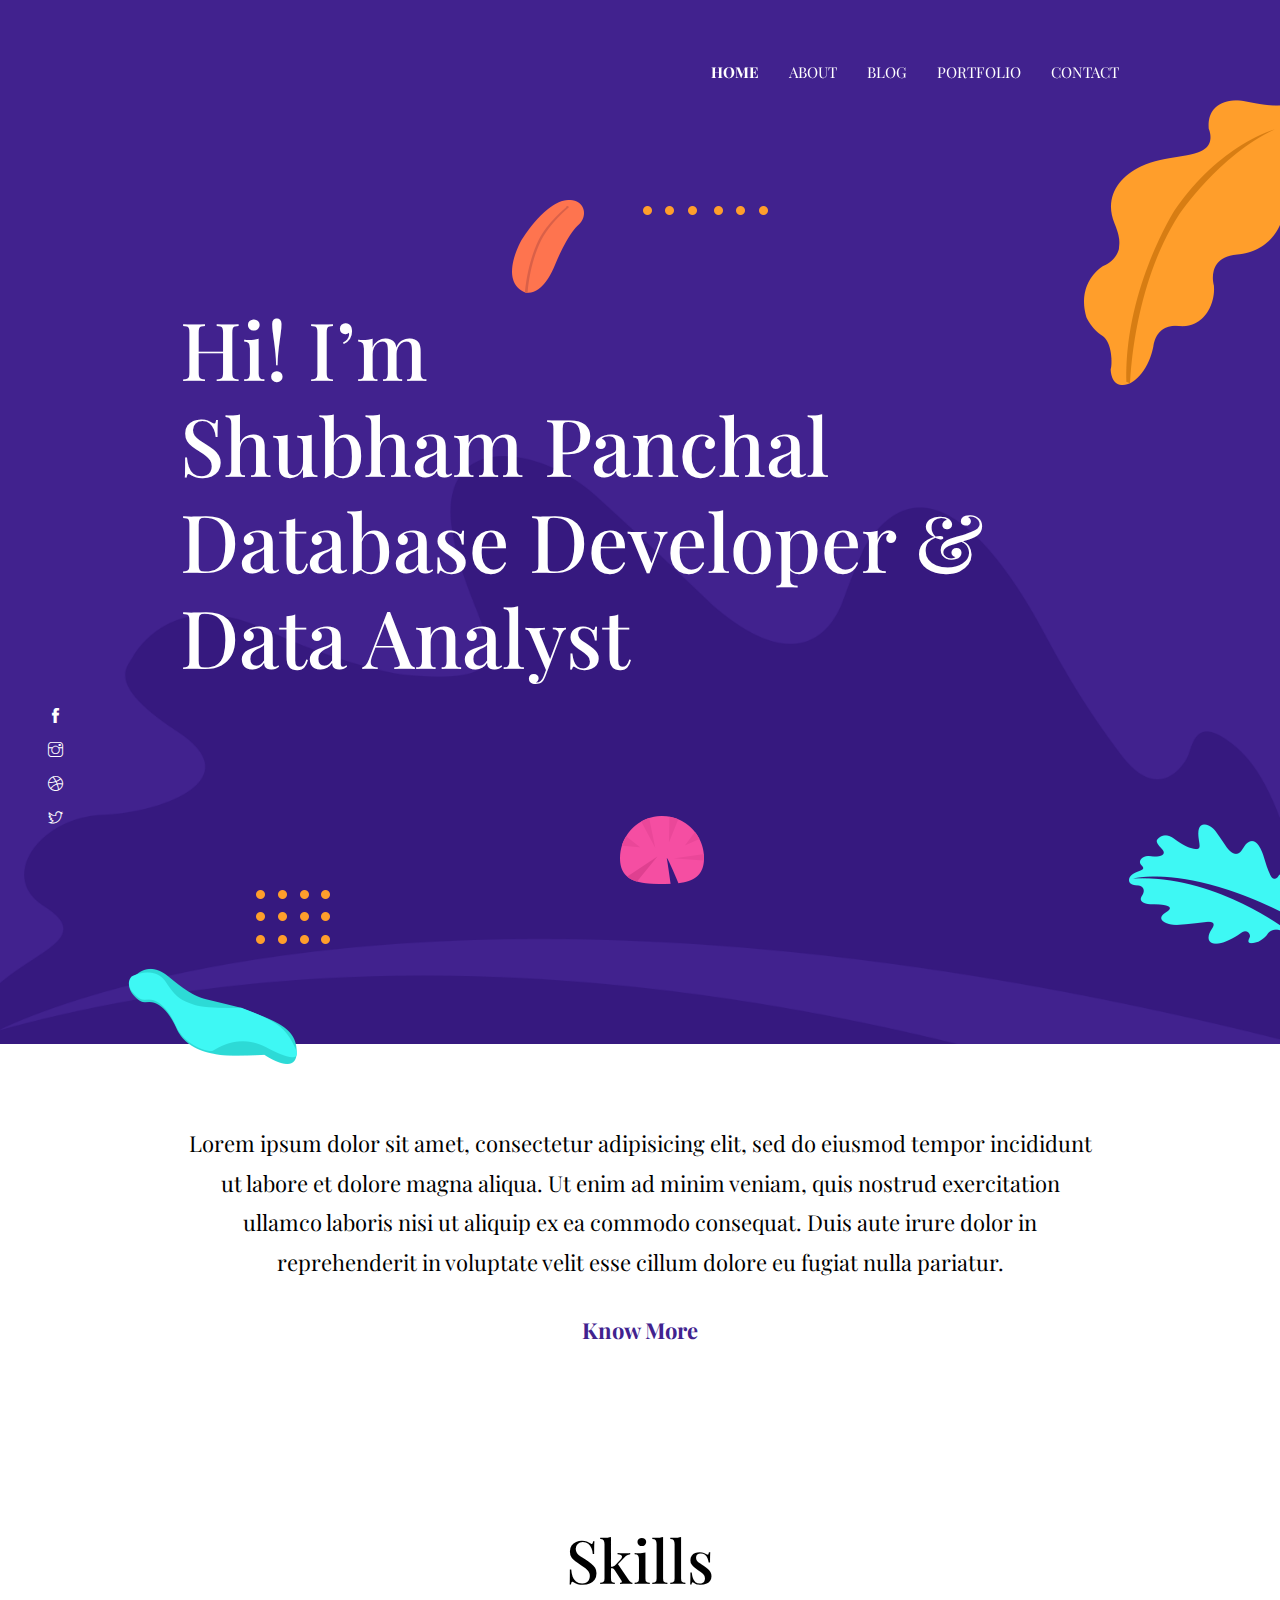
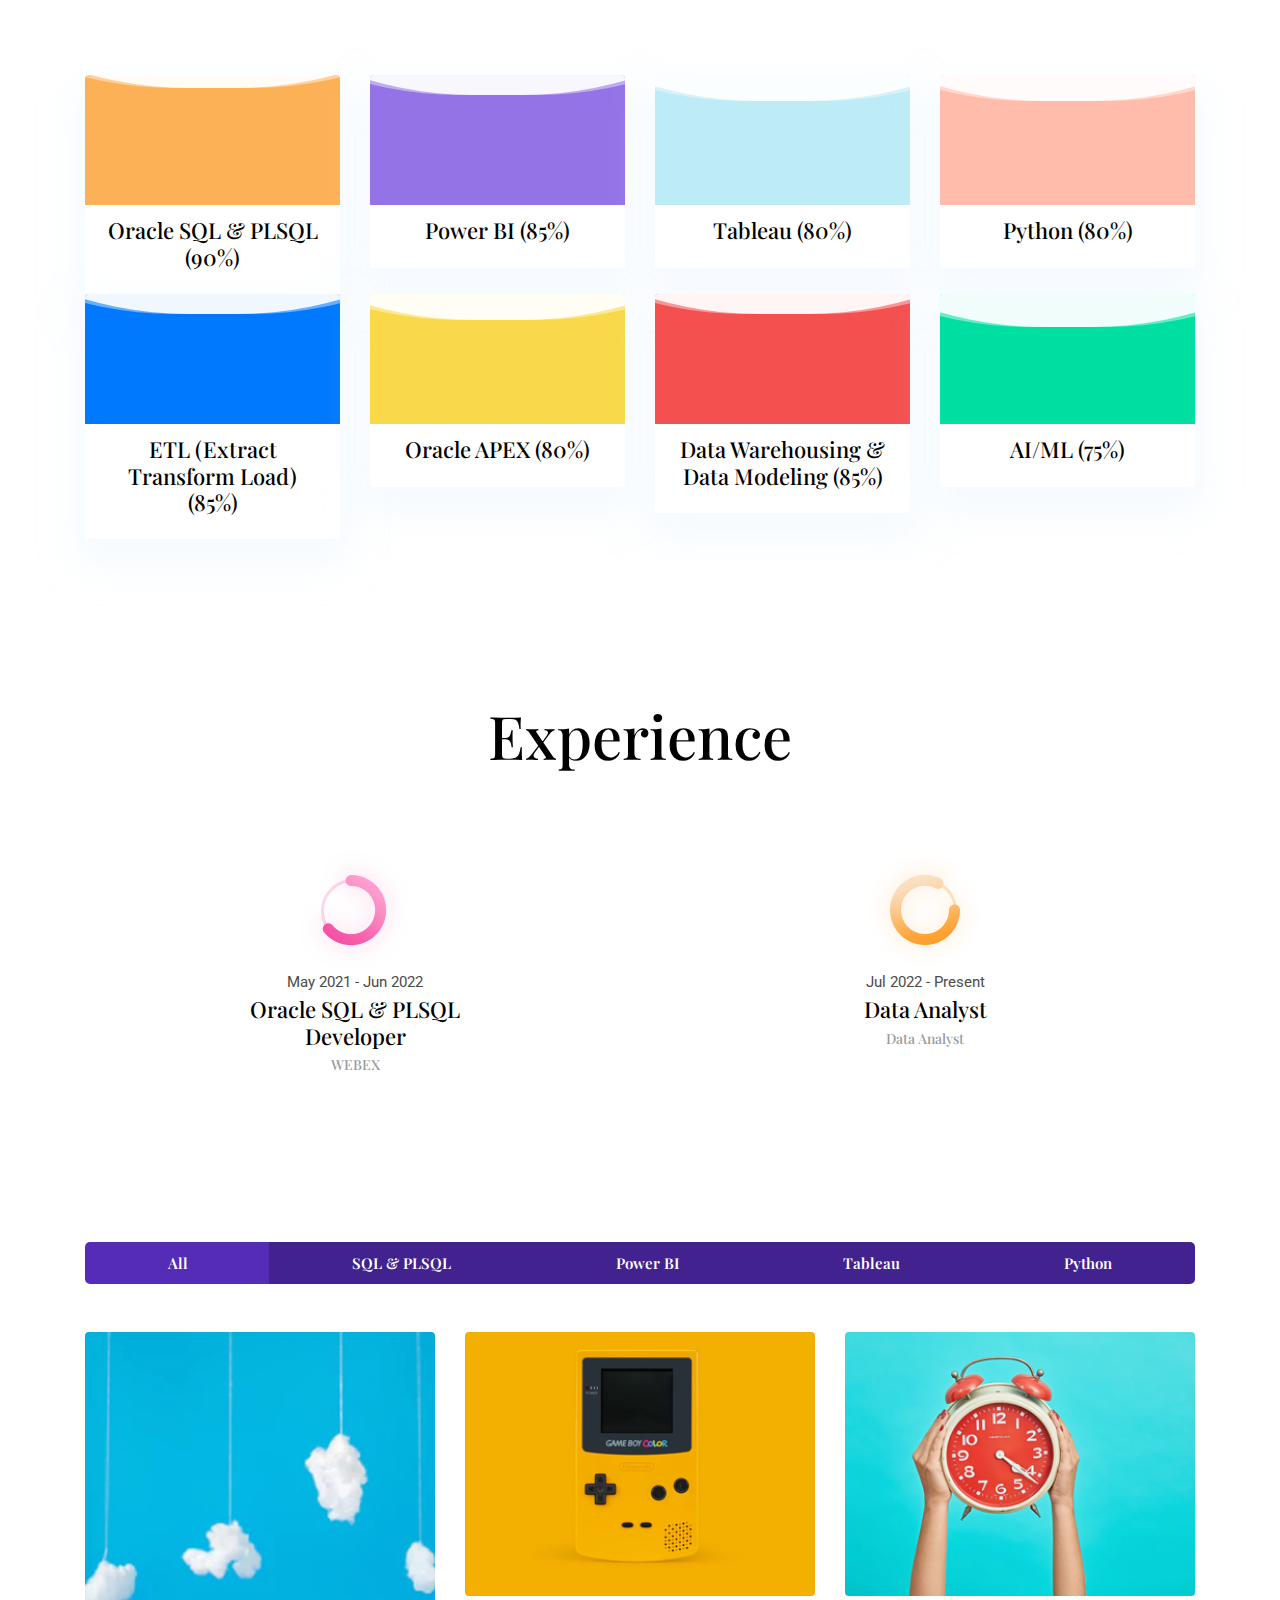
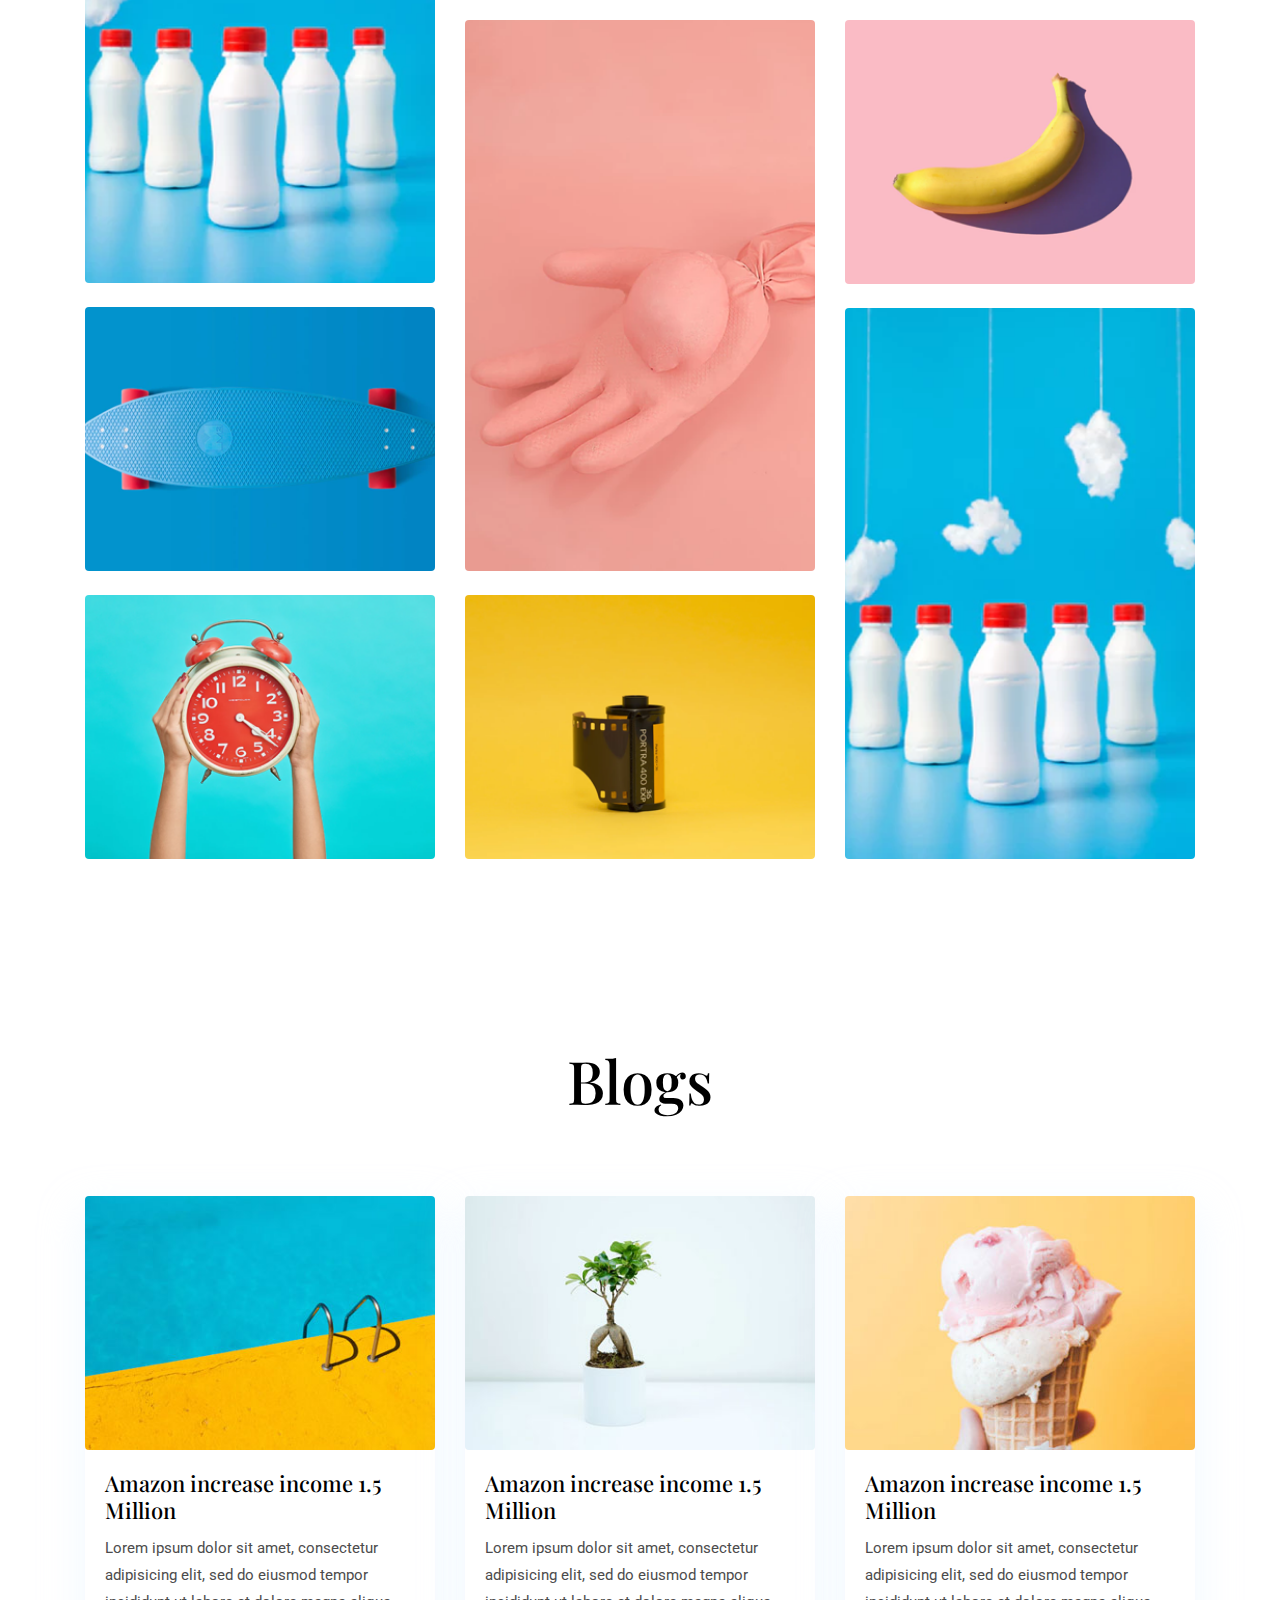
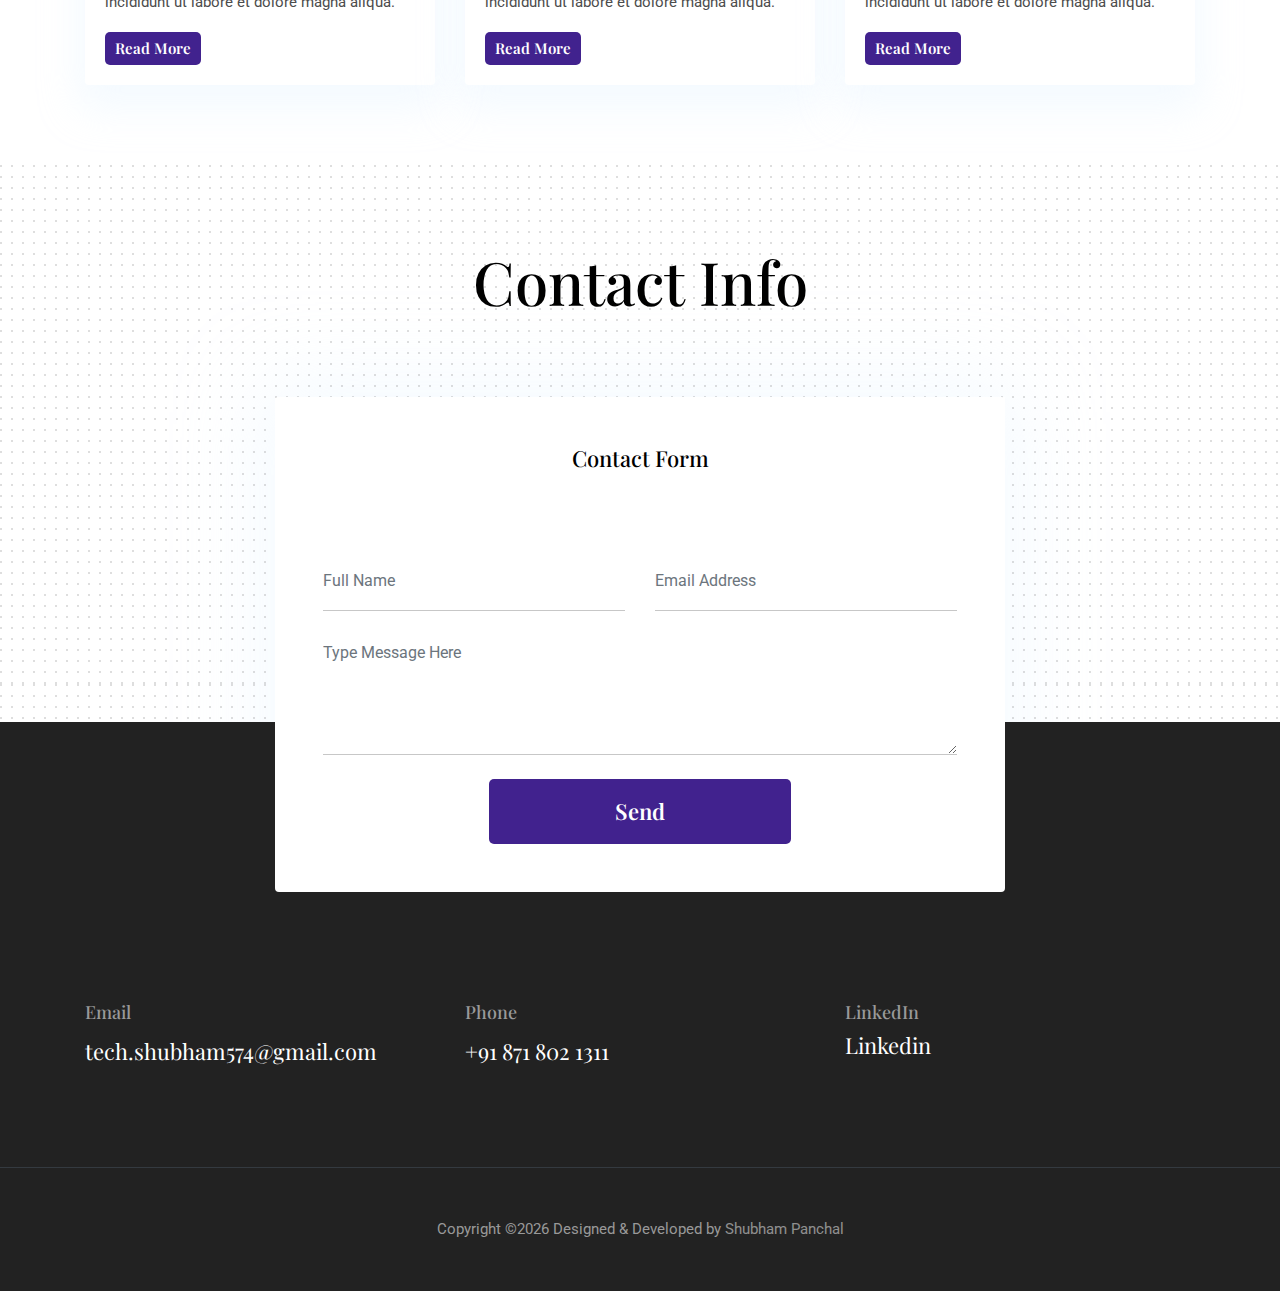
==== index.html @ da1ab89a "Added my portfolio code" ====
<!DOCTYPE html>

<!--
 // WEBSITE: https://themefisher.com
 // TWITTER: https://twitter.com/themefisher
 // FACEBOOK: https://www.facebook.com/themefisher
 // GITHUB: https://github.com/themefisher/
-->

<html lang="en">
<head>

  <!-- Basic Page Needs
  ================================================== -->
  <meta charset="utf-8">
  <title>Kross - Creative Portfolio Template</title>

  <!-- Mobile Specific Metas
  ================================================== -->
  <meta http-equiv="X-UA-Compatible" content="IE=edge">
  <meta name="description" content="Creative Portfolio Template">
  <meta name="viewport" content="width=device-width, initial-scale=1.0, maximum-scale=5.0">
  <meta name="author" content="Themefisher">
  <meta name="generator" content="Themefisher Kross Template v1.0">
  
  <!-- theme meta -->
  <meta name="theme-name" content="kross" />
  
  <!-- Favicon -->
  <link rel="shortcut icon" type="image/x-icon" href="images/favicon.png" />
  
  <!-- ** Plugins Needed for the Project ** -->
  <!-- Bootstrap -->
  <link rel="stylesheet" href="plugins/bootstrap/bootstrap.min.css">
  <!-- slick slider -->
  <link rel="stylesheet" href="plugins/slick/slick.css">
  <!-- themefy-icon -->
  <link rel="stylesheet" href="plugins/themify-icons/themify-icons.css">

  <!-- Main Stylesheet -->
  <link href="css/style.css" rel="stylesheet">

</head>
<body>
  

<header class="navigation fixed-top">
  <nav class="navbar navbar-expand-lg navbar-dark">
    <!-- <a class="navbar-brand font-tertiary h3" href="index.html"><img src="images/logo.png" alt="Myself"></a> -->
    <button class="navbar-toggler" type="button" data-toggle="collapse" data-target="#navigation"
      aria-controls="navigation" aria-expanded="false" aria-label="Toggle navigation">
      <span class="navbar-toggler-icon"></span>
    </button>

    <div class="collapse navbar-collapse text-center" id="navigation">
      <ul class="navbar-nav ml-auto">
        <li class="nav-item active">
          <a class="nav-link" href="index.html">Home</a>
        </li>
        <li class="nav-item">
          <a class="nav-link" href="about.html">about</a>
        </li>
        <li class="nav-item">
          <a class="nav-link" href="blog.html">Blog</a>
        </li>
        <li class="nav-item">
          <a class="nav-link" href="portfolio.html">Portfolio</a>
        </li>
        <li class="nav-item">
          <a class="nav-link" href="contact.html">Contact</a>
        </li>
      </ul>
    </div>
  </nav>
</header>

<!-- hero area -->
<section class="hero-area bg-primary" id="parallax">
  <div class="container">
    <div class="row">
      <div class="col-lg-10 mx-auto">
        <h1 class="text-white font-tertiary">Hi! I’m <br> Shubham Panchal <br>Database Developer & Data Analyst</h1 >
      </div>
    </div>
  </div>
  <div class="layer-bg w-100">
    <img class="img-fluid w-100" src="images/illustrations/leaf-bg.png" alt="bg-shape">
  </div>
  <div class="layer" id="l2">
    <img src="images/illustrations/dots-cyan.png" alt="bg-shape">
  </div>
  <div class="layer" id="l3">
    <img src="images/illustrations/leaf-orange.png" alt="bg-shape">
  </div>
  <div class="layer" id="l4">
    <img src="images/illustrations/dots-orange.png" alt="bg-shape">
  </div>
  <div class="layer" id="l5">
    <img src="images/illustrations/leaf-yellow.png" alt="bg-shape">
  </div>
  <div class="layer" id="l6">
    <img src="images/illustrations/leaf-cyan.png" alt="bg-shape">
  </div>
  <div class="layer" id="l7">
    <img src="images/illustrations/dots-group-orange.png" alt="bg-shape">
  </div>
  <div class="layer" id="l8">
    <img src="images/illustrations/leaf-pink-round.png" alt="bg-shape">
  </div>
  <div class="layer" id="l9">
    <img src="images/illustrations/leaf-cyan-2.png" alt="bg-shape">
  </div>
  <!-- social icon -->
  <ul class="list-unstyled ml-5 mt-3 position-relative zindex-1">
    <li class="mb-3"><a class="text-white" href="https://themefisher.com/"><i class="ti-facebook"></i></a></li>
    <li class="mb-3"><a class="text-white" href="https://themefisher.com/"><i class="ti-instagram"></i></a></li>
    <li class="mb-3"><a class="text-white" href="https://themefisher.com/"><i class="ti-dribbble"></i></a></li>
    <li class="mb-3"><a class="text-white" href="https://themefisher.com/"><i class="ti-twitter"></i></a></li>
  </ul>
  <!-- /social icon -->
</section>
<!-- /hero area -->

<!-- about -->
<section class="section">
  <div class="container">
    <div class="row">
      <div class="col-lg-10 mx-auto text-center">
        <p class="font-secondary paragraph-lg text-dark">Lorem ipsum dolor sit amet, consectetur adipisicing elit, sed
          do eiusmod tempor incididunt ut labore et dolore magna aliqua. Ut enim ad minim veniam, quis nostrud
          exercitation ullamco laboris nisi ut aliquip ex ea commodo consequat. Duis aute irure dolor in reprehenderit
          in voluptate velit esse cillum dolore eu fugiat nulla pariatur.</p>
        <a href="about.html" class="btn btn-transparent">know more</a>
      </div>
    </div>
  </div>
</section>
<!-- /about -->

<!-- skills -->
<section class="section">
  <div class="container">
    <div class="row">
      <div class="col-lg-12 text-center">
        <h2 class="section-title">Skills</h2>
      </div>
      <div class="col-lg-3 col-sm-6 mb-4 mb-lg-0">
        <div class="card shadow text-center">
          <div class="position-relative rounded-top progress-wrapper" data-color="#fdb157">
            <div class="wave" data-progress="90%"></div>
          </div>
          <div class="card-footer bg-white">
            <h4 class="card-title">Oracle SQL & PLSQL (90%)</h4>
          </div>
        </div>
      </div>
      <div class="col-lg-3 col-sm-6 mb-4 mb-lg-0">
        <div class="card shadow text-center">
          <div class="position-relative rounded-top progress-wrapper" data-color="#9473e6">
            <div class="wave" data-progress="85%"></div>
          </div>
          <div class="card-footer bg-white">
            <h4 class="card-title">Power BI (85%)</h4>
          </div>
        </div>
      </div>
      <div class="col-lg-3 col-sm-6 mb-4 mb-lg-0">
        <div class="card shadow text-center">
          <div class="position-relative rounded-top progress-wrapper" data-color="#bdecf6">
            <div class="wave" data-progress="80%"></div>
          </div>
          <div class="card-footer bg-white">
            <h4 class="card-title">Tableau (80%)</h4>
          </div>
        </div>
      </div>
      <div class="col-lg-3 col-sm-6 mb-4 mb-lg-0">
        <div class="card shadow text-center">
          <div class="position-relative rounded-top progress-wrapper" data-color="#ffbcaa">
            <div class="wave" data-progress="80%"></div>
          </div>
          <div class="card-footer bg-white">
            <h4 class="card-title">Python (80%)</h4>
          </div>
        </div>
      </div>
      <div class="col-lg-3 col-sm-6 mb-4 mb-lg-0">
        <div class="card shadow text-center">
          <div class="position-relative rounded-top progress-wrapper" data-color="#0079FF">
            <div class="wave" data-progress="85%"></div>
          </div>
          <div class="card-footer bg-white">
            <h4 class="card-title">ETL (Extract Transform Load) (85%)</h4>
          </div>
        </div>
      </div>
      <div class="col-lg-3 col-sm-6 mb-4 mb-lg-0">
        <div class="card shadow text-center">
          <div class="position-relative rounded-top progress-wrapper" data-color="#F9D949">
            <div class="wave" data-progress="80%"></div>
          </div>
          <div class="card-footer bg-white">
            <h4 class="card-title">Oracle APEX (80%)</h4>
          </div>
        </div>
      </div>
      <div class="col-lg-3 col-sm-6 mb-4 mb-lg-0">
        <div class="card shadow text-center">
          <div class="position-relative rounded-top progress-wrapper" data-color="#F45050">
            <div class="wave" data-progress="85%"></div>
          </div>
          <div class="card-footer bg-white">
            <h4 class="card-title">Data Warehousing & Data Modeling  (85%)</h4>
          </div>
        </div>
      </div>
      <div class="col-lg-3 col-sm-6 mb-4 mb-lg-0">
        <div class="card shadow text-center">
          <div class="position-relative rounded-top progress-wrapper" data-color="#00DFA2">
            <div class="wave" data-progress="75%"></div>
          </div>
          <div class="card-footer bg-white">
            <h4 class="card-title">AI/ML (75%)</h4>
          </div>
        </div>
      </div>
    </div>
  </div>
</section>
<!-- /skills -->

<!-- experience -->
<section class="section">
  <div class="container">
    <div class="row justify-content-around">
      <div class="col-lg-12 text-center">
        <h2 class="section-title">Experience</h2>
      </div>
      <div class="col-lg-3 col-md-4 text-center">
        <img src="images/experience/icon-1.png" alt="icon">
        <p class="mb-0">May 2021 - Jun 2022</p>
        <h4>Oracle SQL & PLSQL Developer</h4>
        <h6 class="text-light">WEBEX</h6>
      </div>
      <div class="col-lg-3 col-md-4 text-center">
        <img src="images/experience/icon-2.png" alt="icon">
        <p class="mb-0">Jul 2022 - Present</p>
        <h4>Data Analyst</h4>
        <h6 class="text-light">Data Analyst</h6>
      </div>
    </div>
  </div>
</section>
<!-- ./experience -->

<!-- /portfolio-->

<section class="section">
  <div class="container">
    <div class="row mb-5">
      <div class="col-12">
        <div class="btn-group btn-group-toggle justify-content-center d-flex" data-toggle="buttons">
          <label class="btn btn-sm btn-primary active">
            <input type="radio" name="shuffle-filter" value="all" checked="checked" />All
          </label>
          <label class="btn btn-sm btn-primary">
            <input type="radio" name="shuffle-filter" value="design" />SQL & PLSQL
          </label>
          <label class="btn btn-sm btn-primary">
            <input type="radio" name="shuffle-filter" value="branding" />Power BI
          </label>
          <label class="btn btn-sm btn-primary">
            <input type="radio" name="shuffle-filter" value="illustration" />Tableau
          </label>
          <label class="btn btn-sm btn-primary">
            <input type="radio" name="shuffle-filter" value="python" />Python
          </label>
        </div>
      </div>
    </div>
    <div class="row shuffle-wrapper">
      <div class="col-lg-4 col-6 mb-4 shuffle-item" data-groups="[&quot;design&quot;,&quot;illustration&quot;]">
        <div class="position-relative rounded hover-wrapper">
          <img src="images/portfolio/item-1.png" alt="portfolio-image" class="img-fluid rounded w-100 d-block">
          <div class="hover-overlay">
            <div class="hover-content">
              <a class="btn btn-light btn-sm" href="#!">view project</a>
            </div>
          </div>
        </div>
      </div>
      <div class="col-lg-4 col-6 mb-4 shuffle-item" data-groups="[&quot;branding&quot;]">
        <div class="position-relative rounded hover-wrapper">
          <img src="images/portfolio/item-2.png" alt="portfolio-image" class="img-fluid rounded w-100 d-block">
          <div class="hover-overlay">
            <div class="hover-content">
              <a class="btn btn-light btn-sm" href="portfolio-details.html">view project</a>
            </div>
          </div>
        </div>
      </div>
      <div class="col-lg-4 col-6 mb-4 shuffle-item" data-groups="[&quot;illustration&quot;]">
        <div class="position-relative rounded hover-wrapper">
          <img src="images/portfolio/item-3.png" alt="portfolio-image" class="img-fluid rounded w-100 d-block">
          <div class="hover-overlay">
            <div class="hover-content">
              <a class="btn btn-light btn-sm" href="portfolio-details.html">view project</a>
            </div>
          </div>
        </div>
      </div>
      <div class="col-lg-4 col-6 mb-4 shuffle-item" data-groups="[&quot;design&quot;,&quot;branding&quot;]">
        <div class="position-relative rounded hover-wrapper">
          <img src="images/portfolio/item-6.png" alt="portfolio-image" class="img-fluid rounded w-100 d-block">
          <div class="hover-overlay">
            <div class="hover-content">
              <a class="btn btn-light btn-sm" href="portfolio-details.html">view project</a>
            </div>
          </div>
        </div>
      </div>
      <div class="col-lg-4 col-6 mb-4 shuffle-item" data-groups="[&quot;illustration&quot;]">
        <div class="position-relative rounded hover-wrapper">
          <img src="images/portfolio/item-8.png" alt="portfolio-image" class="img-fluid rounded w-100 d-block">
          <div class="hover-overlay">
            <div class="hover-content">
              <a class="btn btn-light btn-sm" href="portfolio-details.html">view project</a>
            </div>
          </div>
        </div>
      </div>
      <div class="col-lg-4 col-6 mb-4 shuffle-item" data-groups="[&quot;design&quot;]">
        <div class="position-relative rounded hover-wrapper">
          <img src="images/portfolio/item-5.png" alt="portfolio-image" class="img-fluid rounded w-100 d-block">
          <div class="hover-overlay">
            <div class="hover-content">
              <a class="btn btn-light btn-sm" href="portfolio-details.html">view project</a>
            </div>
          </div>
        </div>
      </div>
      <div class="col-lg-4 col-6 mb-4 shuffle-item" data-groups="[&quot;branding&quot;]">
        <div class="position-relative rounded hover-wrapper">
          <img src="images/portfolio/item-1.png" alt="portfolio-image" class="img-fluid rounded w-100 d-block">
          <div class="hover-overlay">
            <div class="hover-content">
              <a class="btn btn-light btn-sm" href="portfolio-details.html">view project</a>
            </div>
          </div>
        </div>
      </div>
      <div class="col-lg-4 col-6 mb-4 shuffle-item" data-groups="[&quot;design&quot;,&quot;illustration&quot;,&quot;branding&quot;]">
        <div class="position-relative rounded hover-wrapper">
          <img src="images/portfolio/item-3.png" alt="portfolio-image" class="img-fluid rounded w-100 d-block">
          <div class="hover-overlay">
            <div class="hover-content">
              <a class="btn btn-light btn-sm" href="portfolio-details.html">view project</a>
            </div>
          </div>
        </div>
      </div>
      <div class="col-lg-4 col-6 mb-4 shuffle-item illustration" data-groups="[&quot;python&quot;]">
        <div class="position-relative rounded hover-wrapper">
          <img src="images/portfolio/item-7.png" alt="portfolio-image" class="img-fluid rounded w-100 d-block">
          <div class="hover-overlay">
            <div class="hover-content">
              <a class="btn btn-light btn-sm" href="portfolio-details.html">view project</a>
            </div>
          </div>
        </div>
      </div>
    </div>
  </div>
</section>

<!-- blog -->
<section class="section">
  <div class="container">
    <div class="row">
      <div class="col-12 text-center">
        <h2 class="section-title">Blogs</h2>
      </div>
      <div class="col-lg-4 col-sm-6 mb-4 mb-lg-0">
        <article class="card shadow">
          <img class="rounded card-img-top" src="images/blog/post-3.jpg" alt="post-thumb">
          <div class="card-body">
            <h4 class="card-title"><a class="text-dark" href="blog-single.html">Amazon increase income 1.5 Million</a>
            </h4>
            <p class="cars-text">Lorem ipsum dolor sit amet, consectetur adipisicing elit, sed do eiusmod tempor
              incididunt ut labore et
              dolore magna aliqua.</p>
            <a href="blog-single.html" class="btn btn-xs btn-primary">Read More</a>
          </div>
        </article>
      </div>
      <div class="col-lg-4 col-sm-6 mb-4 mb-lg-0">
        <article class="card shadow">
          <img class="rounded card-img-top" src="images/blog/post-4.jpg" alt="post-thumb">
          <div class="card-body">
            <h4 class="card-title"><a class="text-dark" href="blog-single.html">Amazon increase income 1.5 Million</a>
            </h4>
            <p class="cars-text">Lorem ipsum dolor sit amet, consectetur adipisicing elit, sed do eiusmod tempor
              incididunt ut labore et
              dolore magna aliqua.</p>
            <a href="blog-single.html" class="btn btn-xs btn-primary">Read More</a>
          </div>
        </article>
      </div>
      <div class="col-lg-4 col-sm-6 mb-4 mb-lg-0">
        <article class="card shadow">
          <img class="rounded card-img-top" src="images/blog/post-2.jpg" alt="post-thumb">
          <div class="card-body">
            <h4 class="card-title"><a class="text-dark" href="blog-single.html">Amazon increase income 1.5 Million</a>
            </h4>
            <p class="cars-text">Lorem ipsum dolor sit amet, consectetur adipisicing elit, sed do eiusmod tempor
              incididunt ut labore et
              dolore magna aliqua.</p>
            <a href="blog-single.html" class="btn btn-xs btn-primary">Read More</a>
          </div>
        </article>
      </div>
    </div>
  </div>
</section>
<!-- /blog -->

<!-- contact -->
<section class="section section-on-footer" data-background="images/backgrounds/bg-dots.png">
  <div class="container">
    <div class="row">
      <div class="col-12 text-center">
        <h2 class="section-title">Contact Info</h2>
      </div>
      <div class="col-lg-8 mx-auto">
        <div class="bg-white rounded text-center p-5 shadow-down">
          <h4 class="mb-80">Contact Form</h4>
          <form action="#" class="row">
            <div class="col-md-6">
              <input type="text" id="name" name="name" placeholder="Full Name" class="form-control px-0 mb-4" required>
            </div>
            <div class="col-md-6">
              <input type="email" id="email" name="email" placeholder="Email Address" class="form-control px-0 mb-4" required>
            </div>
            <div class="col-12">
              <textarea name="message" id="message" class="form-control px-0 mb-4"
                placeholder="Type Message Here" required></textarea>
            </div>
            <div class="col-lg-6 col-10 mx-auto">
              <button class="btn btn-primary w-100">send</button>
            </div>
          </form>
        </div>
      </div>
    </div>
  </div>
</section>
<!-- /contact -->

<!-- footer -->
<footer class="bg-dark footer-section">
  <div class="section">
    <div class="container">
      <div class="row">
        <div class="col-md-4">
          <h5 class="text-light">Email</h5>
          <p class="text-white paragraph-lg font-secondary">tech.shubham574@gmail.com</p>
        </div>
        <div class="col-md-4">
          <h5 class="text-light">Phone</h5>
          <p class="text-white paragraph-lg font-secondary">+91 871 802 1311</p>
        </div>
        <div class="col-md-4">
          <h5 class="text-light">LinkedIn</h5>
          <!-- <a class="text-white paragraph-lg font-secondary">link</a> -->
          <a href="" class="text-white paragraph-lg font-secondary">Linkedin</a>
        </div>
      </div>
    </div>
  </div>
  <div class="border-top text-center border-dark py-5">
    <p class="mb-0 text-light">Copyright &copy;<script>
        var CurrentYear = new Date().getFullYear()
        document.write(CurrentYear)
      </script> Designed &amp; Developed by <a class="text-white-50" href="Themefisher">Shubham Panchal</a></p>
  </div>
</footer>
<!-- /footer -->

<!-- jQuery -->
<script src="plugins/jQuery/jquery.min.js"></script>
<!-- Bootstrap JS -->
<script src="plugins/bootstrap/bootstrap.min.js"></script>
<!-- slick slider -->
<script src="plugins/slick/slick.min.js"></script>
<!-- filter -->
<script src="plugins/shuffle/shuffle.min.js"></script>

<!-- Main Script -->
<script src="js/script.js"></script>

</body>
</html>
---- plugins/themify-icons/themify-icons.css ----
@font-face{font-family:themify;src:url(fonts/themify.eot?-fvbane);src:url(fonts/themify.eot?#iefix-fvbane) format('embedded-opentype'),url(fonts/themify.woff?-fvbane) format('woff'),url(fonts/themify.ttf?-fvbane) format('truetype'),url(fonts/themify.svg?-fvbane#themify) format('svg');font-weight:400;font-style:normal}[class*=" ti-"],[class^=ti-]{font-family:themify;speak:none;font-style:normal;font-weight:400;font-variant:normal;text-transform:none;line-height:1;-webkit-font-smoothing:antialiased;-moz-osx-font-smoothing:grayscale}.ti-wand:before{content:"\e600"}.ti-volume:before{content:"\e601"}.ti-user:before{content:"\e602"}.ti-unlock:before{content:"\e603"}.ti-unlink:before{content:"\e604"}.ti-trash:before{content:"\e605"}.ti-thought:before{content:"\e606"}.ti-target:before{content:"\e607"}.ti-tag:before{content:"\e608"}.ti-tablet:before{content:"\e609"}.ti-star:before{content:"\e60a"}.ti-spray:before{content:"\e60b"}.ti-signal:before{content:"\e60c"}.ti-shopping-cart:before{content:"\e60d"}.ti-shopping-cart-full:before{content:"\e60e"}.ti-settings:before{content:"\e60f"}.ti-search:before{content:"\e610"}.ti-zoom-in:before{content:"\e611"}.ti-zoom-out:before{content:"\e612"}.ti-cut:before{content:"\e613"}.ti-ruler:before{content:"\e614"}.ti-ruler-pencil:before{content:"\e615"}.ti-ruler-alt:before{content:"\e616"}.ti-bookmark:before{content:"\e617"}.ti-bookmark-alt:before{content:"\e618"}.ti-reload:before{content:"\e619"}.ti-plus:before{content:"\e61a"}.ti-pin:before{content:"\e61b"}.ti-pencil:before{content:"\e61c"}.ti-pencil-alt:before{content:"\e61d"}.ti-paint-roller:before{content:"\e61e"}.ti-paint-bucket:before{content:"\e61f"}.ti-na:before{content:"\e620"}.ti-mobile:before{content:"\e621"}.ti-minus:before{content:"\e622"}.ti-medall:before{content:"\e623"}.ti-medall-alt:before{content:"\e624"}.ti-marker:before{content:"\e625"}.ti-marker-alt:before{content:"\e626"}.ti-arrow-up:before{content:"\e627"}.ti-arrow-right:before{content:"\e628"}.ti-arrow-left:before{content:"\e629"}.ti-arrow-down:before{content:"\e62a"}.ti-lock:before{content:"\e62b"}.ti-location-arrow:before{content:"\e62c"}.ti-link:before{content:"\e62d"}.ti-layout:before{content:"\e62e"}.ti-layers:before{content:"\e62f"}.ti-layers-alt:before{content:"\e630"}.ti-key:before{content:"\e631"}.ti-import:before{content:"\e632"}.ti-image:before{content:"\e633"}.ti-heart:before{content:"\e634"}.ti-heart-broken:before{content:"\e635"}.ti-hand-stop:before{content:"\e636"}.ti-hand-open:before{content:"\e637"}.ti-hand-drag:before{content:"\e638"}.ti-folder:before{content:"\e639"}.ti-flag:before{content:"\e63a"}.ti-flag-alt:before{content:"\e63b"}.ti-flag-alt-2:before{content:"\e63c"}.ti-eye:before{content:"\e63d"}.ti-export:before{content:"\e63e"}.ti-exchange-vertical:before{content:"\e63f"}.ti-desktop:before{content:"\e640"}.ti-cup:before{content:"\e641"}.ti-crown:before{content:"\e642"}.ti-comments:before{content:"\e643"}.ti-comment:before{content:"\e644"}.ti-comment-alt:before{content:"\e645"}.ti-close:before{content:"\e646"}.ti-clip:before{content:"\e647"}.ti-angle-up:before{content:"\e648"}.ti-angle-right:before{content:"\e649"}.ti-angle-left:before{content:"\e64a"}.ti-angle-down:before{content:"\e64b"}.ti-check:before{content:"\e64c"}.ti-check-box:before{content:"\e64d"}.ti-camera:before{content:"\e64e"}.ti-announcement:before{content:"\e64f"}.ti-brush:before{content:"\e650"}.ti-briefcase:before{content:"\e651"}.ti-bolt:before{content:"\e652"}.ti-bolt-alt:before{content:"\e653"}.ti-blackboard:before{content:"\e654"}.ti-bag:before{content:"\e655"}.ti-move:before{content:"\e656"}.ti-arrows-vertical:before{content:"\e657"}.ti-arrows-horizontal:before{content:"\e658"}.ti-fullscreen:before{content:"\e659"}.ti-arrow-top-right:before{content:"\e65a"}.ti-arrow-top-left:before{content:"\e65b"}.ti-arrow-circle-up:before{content:"\e65c"}.ti-arrow-circle-right:before{content:"\e65d"}.ti-arrow-circle-left:before{content:"\e65e"}.ti-arrow-circle-down:before{content:"\e65f"}.ti-angle-double-up:before{content:"\e660"}.ti-angle-double-right:before{content:"\e661"}.ti-angle-double-left:before{content:"\e662"}.ti-angle-double-down:before{content:"\e663"}.ti-zip:before{content:"\e664"}.ti-world:before{content:"\e665"}.ti-wheelchair:before{content:"\e666"}.ti-view-list:before{content:"\e667"}.ti-view-list-alt:before{content:"\e668"}.ti-view-grid:before{content:"\e669"}.ti-uppercase:before{content:"\e66a"}.ti-upload:before{content:"\e66b"}.ti-underline:before{content:"\e66c"}.ti-truck:before{content:"\e66d"}.ti-timer:before{content:"\e66e"}.ti-ticket:before{content:"\e66f"}.ti-thumb-up:before{content:"\e670"}.ti-thumb-down:before{content:"\e671"}.ti-text:before{content:"\e672"}.ti-stats-up:before{content:"\e673"}.ti-stats-down:before{content:"\e674"}.ti-split-v:before{content:"\e675"}.ti-split-h:before{content:"\e676"}.ti-smallcap:before{content:"\e677"}.ti-shine:before{content:"\e678"}.ti-shift-right:before{content:"\e679"}.ti-shift-left:before{content:"\e67a"}.ti-shield:before{content:"\e67b"}.ti-notepad:before{content:"\e67c"}.ti-server:before{content:"\e67d"}.ti-quote-right:before{content:"\e67e"}.ti-quote-left:before{content:"\e67f"}.ti-pulse:before{content:"\e680"}.ti-printer:before{content:"\e681"}.ti-power-off:before{content:"\e682"}.ti-plug:before{content:"\e683"}.ti-pie-chart:before{content:"\e684"}.ti-paragraph:before{content:"\e685"}.ti-panel:before{content:"\e686"}.ti-package:before{content:"\e687"}.ti-music:before{content:"\e688"}.ti-music-alt:before{content:"\e689"}.ti-mouse:before{content:"\e68a"}.ti-mouse-alt:before{content:"\e68b"}.ti-money:before{content:"\e68c"}.ti-microphone:before{content:"\e68d"}.ti-menu:before{content:"\e68e"}.ti-menu-alt:before{content:"\e68f"}.ti-map:before{content:"\e690"}.ti-map-alt:before{content:"\e691"}.ti-loop:before{content:"\e692"}.ti-location-pin:before{content:"\e693"}.ti-list:before{content:"\e694"}.ti-light-bulb:before{content:"\e695"}.ti-Italic:before{content:"\e696"}.ti-info:before{content:"\e697"}.ti-infinite:before{content:"\e698"}.ti-id-badge:before{content:"\e699"}.ti-hummer:before{content:"\e69a"}.ti-home:before{content:"\e69b"}.ti-help:before{content:"\e69c"}.ti-headphone:before{content:"\e69d"}.ti-harddrives:before{content:"\e69e"}.ti-harddrive:before{content:"\e69f"}.ti-gift:before{content:"\e6a0"}.ti-game:before{content:"\e6a1"}.ti-filter:before{content:"\e6a2"}.ti-files:before{content:"\e6a3"}.ti-file:before{content:"\e6a4"}.ti-eraser:before{content:"\e6a5"}.ti-envelope:before{content:"\e6a6"}.ti-download:before{content:"\e6a7"}.ti-direction:before{content:"\e6a8"}.ti-direction-alt:before{content:"\e6a9"}.ti-dashboard:before{content:"\e6aa"}.ti-control-stop:before{content:"\e6ab"}.ti-control-shuffle:before{content:"\e6ac"}.ti-control-play:before{content:"\e6ad"}.ti-control-pause:before{content:"\e6ae"}.ti-control-forward:before{content:"\e6af"}.ti-control-backward:before{content:"\e6b0"}.ti-cloud:before{content:"\e6b1"}.ti-cloud-up:before{content:"\e6b2"}.ti-cloud-down:before{content:"\e6b3"}.ti-clipboard:before{content:"\e6b4"}.ti-car:before{content:"\e6b5"}.ti-calendar:before{content:"\e6b6"}.ti-book:before{content:"\e6b7"}.ti-bell:before{content:"\e6b8"}.ti-basketball:before{content:"\e6b9"}.ti-bar-chart:before{content:"\e6ba"}.ti-bar-chart-alt:before{content:"\e6bb"}.ti-back-right:before{content:"\e6bc"}.ti-back-left:before{content:"\e6bd"}.ti-arrows-corner:before{content:"\e6be"}.ti-archive:before{content:"\e6bf"}.ti-anchor:before{content:"\e6c0"}.ti-align-right:before{content:"\e6c1"}.ti-align-left:before{content:"\e6c2"}.ti-align-justify:before{content:"\e6c3"}.ti-align-center:before{content:"\e6c4"}.ti-alert:before{content:"\e6c5"}.ti-alarm-clock:before{content:"\e6c6"}.ti-agenda:before{content:"\e6c7"}.ti-write:before{content:"\e6c8"}.ti-window:before{content:"\e6c9"}.ti-widgetized:before{content:"\e6ca"}.ti-widget:before{content:"\e6cb"}.ti-widget-alt:before{content:"\e6cc"}.ti-wallet:before{content:"\e6cd"}.ti-video-clapper:before{content:"\e6ce"}.ti-video-camera:before{content:"\e6cf"}.ti-vector:before{content:"\e6d0"}.ti-themify-logo:before{content:"\e6d1"}.ti-themify-favicon:before{content:"\e6d2"}.ti-themify-favicon-alt:before{content:"\e6d3"}.ti-support:before{content:"\e6d4"}.ti-stamp:before{content:"\e6d5"}.ti-split-v-alt:before{content:"\e6d6"}.ti-slice:before{content:"\e6d7"}.ti-shortcode:before{content:"\e6d8"}.ti-shift-right-alt:before{content:"\e6d9"}.ti-shift-left-alt:before{content:"\e6da"}.ti-ruler-alt-2:before{content:"\e6db"}.ti-receipt:before{content:"\e6dc"}.ti-pin2:before{content:"\e6dd"}.ti-pin-alt:before{content:"\e6de"}.ti-pencil-alt2:before{content:"\e6df"}.ti-palette:before{content:"\e6e0"}.ti-more:before{content:"\e6e1"}.ti-more-alt:before{content:"\e6e2"}.ti-microphone-alt:before{content:"\e6e3"}.ti-magnet:before{content:"\e6e4"}.ti-line-double:before{content:"\e6e5"}.ti-line-dotted:before{content:"\e6e6"}.ti-line-dashed:before{content:"\e6e7"}.ti-layout-width-full:before{content:"\e6e8"}.ti-layout-width-default:before{content:"\e6e9"}.ti-layout-width-default-alt:before{content:"\e6ea"}.ti-layout-tab:before{content:"\e6eb"}.ti-layout-tab-window:before{content:"\e6ec"}.ti-layout-tab-v:before{content:"\e6ed"}.ti-layout-tab-min:before{content:"\e6ee"}.ti-layout-slider:before{content:"\e6ef"}.ti-layout-slider-alt:before{content:"\e6f0"}.ti-layout-sidebar-right:before{content:"\e6f1"}.ti-layout-sidebar-none:before{content:"\e6f2"}.ti-layout-sidebar-left:before{content:"\e6f3"}.ti-layout-placeholder:before{content:"\e6f4"}.ti-layout-menu:before{content:"\e6f5"}.ti-layout-menu-v:before{content:"\e6f6"}.ti-layout-menu-separated:before{content:"\e6f7"}.ti-layout-menu-full:before{content:"\e6f8"}.ti-layout-media-right-alt:before{content:"\e6f9"}.ti-layout-media-right:before{content:"\e6fa"}.ti-layout-media-overlay:before{content:"\e6fb"}.ti-layout-media-overlay-alt:before{content:"\e6fc"}.ti-layout-media-overlay-alt-2:before{content:"\e6fd"}.ti-layout-media-left-alt:before{content:"\e6fe"}.ti-layout-media-left:before{content:"\e6ff"}.ti-layout-media-center-alt:before{content:"\e700"}.ti-layout-media-center:before{content:"\e701"}.ti-layout-list-thumb:before{content:"\e702"}.ti-layout-list-thumb-alt:before{content:"\e703"}.ti-layout-list-post:before{content:"\e704"}.ti-layout-list-large-image:before{content:"\e705"}.ti-layout-line-solid:before{content:"\e706"}.ti-layout-grid4:before{content:"\e707"}.ti-layout-grid3:before{content:"\e708"}.ti-layout-grid2:before{content:"\e709"}.ti-layout-grid2-thumb:before{content:"\e70a"}.ti-layout-cta-right:before{content:"\e70b"}.ti-layout-cta-left:before{content:"\e70c"}.ti-layout-cta-center:before{content:"\e70d"}.ti-layout-cta-btn-right:before{content:"\e70e"}.ti-layout-cta-btn-left:before{content:"\e70f"}.ti-layout-column4:before{content:"\e710"}.ti-layout-column3:before{content:"\e711"}.ti-layout-column2:before{content:"\e712"}.ti-layout-accordion-separated:before{content:"\e713"}.ti-layout-accordion-merged:before{content:"\e714"}.ti-layout-accordion-list:before{content:"\e715"}.ti-ink-pen:before{content:"\e716"}.ti-info-alt:before{content:"\e717"}.ti-help-alt:before{content:"\e718"}.ti-headphone-alt:before{content:"\e719"}.ti-hand-point-up:before{content:"\e71a"}.ti-hand-point-right:before{content:"\e71b"}.ti-hand-point-left:before{content:"\e71c"}.ti-hand-point-down:before{content:"\e71d"}.ti-gallery:before{content:"\e71e"}.ti-face-smile:before{content:"\e71f"}.ti-face-sad:before{content:"\e720"}.ti-credit-card:before{content:"\e721"}.ti-control-skip-forward:before{content:"\e722"}.ti-control-skip-backward:before{content:"\e723"}.ti-control-record:before{content:"\e724"}.ti-control-eject:before{content:"\e725"}.ti-comments-smiley:before{content:"\e726"}.ti-brush-alt:before{content:"\e727"}.ti-youtube:before{content:"\e728"}.ti-vimeo:before{content:"\e729"}.ti-twitter:before{content:"\e72a"}.ti-time:before{content:"\e72b"}.ti-tumblr:before{content:"\e72c"}.ti-skype:before{content:"\e72d"}.ti-share:before{content:"\e72e"}.ti-share-alt:before{content:"\e72f"}.ti-rocket:before{content:"\e730"}.ti-pinterest:before{content:"\e731"}.ti-new-window:before{content:"\e732"}.ti-microsoft:before{content:"\e733"}.ti-list-ol:before{content:"\e734"}.ti-linkedin:before{content:"\e735"}.ti-layout-sidebar-2:before{content:"\e736"}.ti-layout-grid4-alt:before{content:"\e737"}.ti-layout-grid3-alt:before{content:"\e738"}.ti-layout-grid2-alt:before{content:"\e739"}.ti-layout-column4-alt:before{content:"\e73a"}.ti-layout-column3-alt:before{content:"\e73b"}.ti-layout-column2-alt:before{content:"\e73c"}.ti-instagram:before{content:"\e73d"}.ti-google:before{content:"\e73e"}.ti-github:before{content:"\e73f"}.ti-flickr:before{content:"\e740"}.ti-facebook:before{content:"\e741"}.ti-dropbox:before{content:"\e742"}.ti-dribbble:before{content:"\e743"}.ti-apple:before{content:"\e744"}.ti-android:before{content:"\e745"}.ti-save:before{content:"\e746"}.ti-save-alt:before{content:"\e747"}.ti-yahoo:before{content:"\e748"}.ti-wordpress:before{content:"\e749"}.ti-vimeo-alt:before{content:"\e74a"}.ti-twitter-alt:before{content:"\e74b"}.ti-tumblr-alt:before{content:"\e74c"}.ti-trello:before{content:"\e74d"}.ti-stack-overflow:before{content:"\e74e"}.ti-soundcloud:before{content:"\e74f"}.ti-sharethis:before{content:"\e750"}.ti-sharethis-alt:before{content:"\e751"}.ti-reddit:before{content:"\e752"}.ti-pinterest-alt:before{content:"\e753"}.ti-microsoft-alt:before{content:"\e754"}.ti-linux:before{content:"\e755"}.ti-jsfiddle:before{content:"\e756"}.ti-joomla:before{content:"\e757"}.ti-html5:before{content:"\e758"}.ti-flickr-alt:before{content:"\e759"}.ti-email:before{content:"\e75a"}.ti-drupal:before{content:"\e75b"}.ti-dropbox-alt:before{content:"\e75c"}.ti-css3:before{content:"\e75d"}.ti-rss:before{content:"\e75e"}.ti-rss-alt:before{content:"\e75f"}
---- css/style.css ----
/**
 * WEBSITE: https://themefisher.com
 * TWITTER: https://twitter.com/themefisher
 * FACEBOOK: https://www.facebook.com/themefisher
 * GITHUB: https://github.com/themefisher/
 */

/*  typography */
@import url("https://fonts.googleapis.com/css?family=Playfair+Display:700|Roboto:400");
body {
  line-height: 1.2;
  font-family: "Roboto", sans-serif;
  -webkit-font-smoothing: antialiased;
  font-size: 15px;
  color: #4c4c4c;
}

p, .paragraph {
  font-weight: 400;
  color: #4c4c4c;
  font-size: 15px;
  line-height: 1.8;
  font-family: "Roboto", sans-serif;
}
p-lg, .paragraph-lg {
  font-size: 22px;
}

h1, h2, h3, h4, h5, h6 {
  color: #000;
  font-family: "Playfair Display", serif;
  line-height: 1.2;
}

h1, .h1 {
  font-size: 80px;
}
@media (max-width: 991px) {
  h1, .h1 {
    font-size: 65px;
  }
}

h2, .h2 {
  font-size: 60px;
}
@media (max-width: 991px) {
  h2, .h2 {
    font-size: 50px;
  }
}

h3, .h3 {
  font-size: 40px;
}

h4, .h4 {
  font-size: 22px;
}

h5, .h5 {
  font-size: 18px;
}

h6, .h6 {
  font-size: 14px;
}

/* Button style */
.btn {
  font-size: 22px;
  font-family: "Playfair Display", serif;
  text-transform: capitalize;
  padding: 16px 44px;
  border-radius: 5px;
  font-weight: 600;
  border: 0;
  position: relative;
  z-index: 1;
  transition: 0.2s ease;
}
.btn:focus {
  outline: 0;
  box-shadow: none !important;
}
.btn:active {
  box-shadow: none;
}
.btn-sm {
  font-size: 15px;
  padding: 10px 30px;
}
.btn-xs {
  padding: 5px 10px;
  font-size: 15px;
}

.btn-primary {
  background: #41228e;
  color: #fff;
}
.btn-primary:active {
  background: #542cb7 !important;
}
.btn-primary:hover {
  background: #542cb7;
}
.btn-primary.focus, .btn-primary.active {
  background: #542cb7 !important;
  box-shadow: none !important;
}

.btn-transparent {
  background: transparent;
  color: #41228e;
  font-weight: bold;
}
.btn-transparent:active, .btn-transparent:hover {
  color: #41228e;
}

body {
  background-color: #fff;
  overflow-x: hidden;
}

::-moz-selection {
  background: #542cb7;
  color: #fff;
}

::selection {
  background: #542cb7;
  color: #fff;
}

/* preloader */
.preloader {
  position: fixed;
  top: 0;
  left: 0;
  right: 0;
  bottom: 0;
  background-color: #fff;
  z-index: 999;
  display: flex;
  align-items: center;
  justify-content: center;
}

ol,
ul {
  list-style-type: none;
  margin: 0px;
}

img {
  vertical-align: middle;
  border: 0;
}

a,
a:hover,
a:focus {
  text-decoration: none;
}

a,
button,
select {
  cursor: pointer;
  transition: 0.2s ease;
}
a:focus,
button:focus,
select:focus {
  outline: 0;
}

a.text-dark:hover {
  color: #41228e !important;
}

a:hover {
  color: #41228e;
}

.slick-slide {
  outline: 0;
}

.section {
  padding-top: 80px;
  padding-bottom: 80px;
}
.section-title {
  margin-bottom: 80px;
  font-family: "Playfair Display", serif;
}

.bg-cover {
  background-size: cover;
  background-position: center center;
  background-repeat: no-repeat;
}

/* overlay */
.overlay {
  position: relative;
}
.overlay::before {
  position: absolute;
  content: "";
  height: 100%;
  width: 100%;
  top: 0;
  left: 0;
  background: #000;
  opacity: 0.5;
}

.outline-0 {
  outline: 0 !important;
}

.d-unset {
  display: unset !important;
}

.bg-primary {
  background: #41228e !important;
}

.bg-gray {
  background: #eaeaea !important;
}

.text-primary {
  color: #41228e !important;
}

.text-color {
  color: #4c4c4c;
}

.text-dark {
  color: #000 !important;
}

.text-light {
  color: #999999 !important;
}

.mb-10 {
  margin-bottom: 10px !important;
}

.mb-20 {
  margin-bottom: 20px !important;
}

.mb-30 {
  margin-bottom: 30px !important;
}

.mb-40 {
  margin-bottom: 40px !important;
}

.mb-50 {
  margin-bottom: 50px !important;
}

.mb-60 {
  margin-bottom: 60px !important;
}

.mb-70 {
  margin-bottom: 70px !important;
}

.mb-80 {
  margin-bottom: 80px !important;
}

.mb-90 {
  margin-bottom: 90px !important;
}

.mb-100 {
  margin-bottom: 100px !important;
}

.zindex-1 {
  z-index: 1;
}

.rounded-lg {
  border-radius: 15px;
}

.overflow-hidden {
  overflow: hidden;
}

.font-secondary {
  font-family: "Playfair Display", serif !important;
}

.font-tertiary {
  font-family: "Playfair Display", serif !important;
}

.shadow {
  box-shadow: 0px 18px 39.1px 6.9px rgba(224, 241, 255, 0.34) !important;
}

.bg-dark {
  background-color: #222222 !important;
}

/* icon */
.icon {
  font-size: 45px;
}

.icon-bg {
  height: 100px;
  width: 100px;
  line-height: 100px;
  text-align: center;
}

.icon-light {
  color: #c8d5ef;
}

/* /icon */
/* slick slider */
.slick-dots {
  text-align: center;
  padding-left: 0;
}
.slick-dots li {
  display: inline-block;
  margin: 2px;
}
.slick-dots li.slick-active button {
  background: #fff;
  width: 25px;
}
.slick-dots li button {
  height: 6px;
  width: 12px;
  background: rgba(255, 255, 255, 0.5);
  color: transparent;
  border-radius: 10px;
  overflow: hidden;
  transition: 0.2s ease;
  border: 0;
}

/* /slick slider */
/* form */
.form-control {
  border: 0;
  border-radius: 0;
  border-bottom: 1px solid #c7c7c7;
  height: 60px;
}
.form-control:focus {
  border-color: #41228e;
  outline: 0;
  box-shadow: none !important;
}

textarea.form-control {
  height: 120px;
}

/* /form */
/* card */
.card {
  border: 0;
}
.card-header {
  border: 0;
}
.card-footer {
  border: 0;
}

/* /card */
.navigation {
  padding: 40px 130px;
  transition: 0.3s ease;
}
.navigation.nav-bg {
  background-color: #41228e;
  padding: 15px 100px;
}
@media (max-width: 991px) {
  .navigation.nav-bg {
    padding: 15px 20px;
  }
}
@media (max-width: 991px) {
  .navigation {
    padding: 20px;
    background: #41228e;
  }
}

.navbar .nav-item .nav-link {
  font-family: "Playfair Display", serif;
  text-transform: uppercase;
  padding: 15px;
}
.navbar .nav-item.active {
  font-weight: bold;
}

.navbar-dark .navbar-nav .nav-link {
  color: #fff;
}

.hero-area {
  padding: 300px 0 200px;
  position: relative;
}
@media (max-width: 767px) {
  .hero-area {
    padding: 250px 0 150px;
    overflow: hidden;
  }
}
.hero-area h1 {
  position: relative;
  z-index: 2;
}

.layer {
  position: absolute;
  z-index: 1;
}

#l1 {
  bottom: 0;
  left: 0;
}

#l2 {
  top: 190px;
  left: -250px;
}

#l3 {
  top: 200px;
  left: 40%;
}

#l4 {
  top: 200px;
  right: 40%;
}

#l5 {
  top: 100px;
  right: -150px;
}

#l6 {
  bottom: -20px;
  left: 10%;
}

#l7 {
  bottom: 100px;
  left: 20%;
}

#l8 {
  bottom: 160px;
  right: 45%;
}

#l9 {
  bottom: 100px;
  right: -10px;
}

.layer-bg {
  position: absolute;
  bottom: 0;
  left: 0;
}

/* skills */
.progress-wrapper {
  height: 130px;
  overflow: hidden;
}

.wave {
  position: absolute;
  width: 100%;
  height: 100%;
}
.wave::before, .wave::after {
  content: "";
  position: absolute;
  width: 800px;
  height: 800px;
  bottom: 0;
  left: 50%;
  background-color: rgba(255, 255, 255, 0.4);
  border-radius: 45%;
  transform: translateX(-50%) rotate(0);
  -webkit-animation: rotate 6s linear infinite;
          animation: rotate 6s linear infinite;
  z-index: 10;
}
.wave::after {
  border-radius: 47%;
  background-color: rgba(255, 255, 255, 0.9);
  transform: translateX(-50%) rotate(0);
  -webkit-animation: rotate 10s linear -5s infinite;
          animation: rotate 10s linear -5s infinite;
  z-index: 20;
}

@-webkit-keyframes rotate {
  50% {
    transform: translateX(-50%) rotate(180deg);
  }
  100% {
    transform: translateX(-50%) rotate(360deg);
  }
}

@keyframes rotate {
  50% {
    transform: translateX(-50%) rotate(180deg);
  }
  100% {
    transform: translateX(-50%) rotate(360deg);
  }
}
/* /skills */
/* education */
.edu-bg-image {
  position: absolute;
  left: 0;
  top: -300px;
  z-index: -1;
}

/* /education */
/* service */
.hover-bg-primary {
  transition: 0.3s ease;
}
.hover-bg-primary:hover {
  background: #41228e;
}
.hover-bg-primary:hover * {
  color: #fff;
}

.active-bg-primary {
  transition: 0.3s ease;
  background: #41228e;
}
.active-bg-primary * {
  color: #fff;
}

.hover-shadow {
  transition: 0.2s ease;
}
.hover-shadow:hover {
  box-shadow: 0px 18px 40px 8px rgba(224, 241, 255, 0.54) !important;
}

/* /service */
/* portfolio */
.hover-wrapper {
  overflow: hidden;
}
.hover-wrapper img {
  transition: 0.3s ease;
  transform: scale(1.1);
}
.hover-wrapper:hover img {
  transform: scale(1);
}
.hover-wrapper:hover .hover-overlay {
  opacity: 1;
  visibility: visible;
}

.hover-overlay {
  position: absolute;
  height: 100%;
  width: 100%;
  border-radius: inherit;
  top: 0;
  left: 0;
  background: rgba(0, 0, 0, 0.3);
  opacity: 0;
  visibility: hidden;
  transition: 0.3s ease;
}

.hover-content {
  position: absolute;
  top: 50%;
  transform: translateY(-50%);
  left: 0;
  right: 0;
  text-align: center;
}

/* /portfolio */
/* testimonial */
.testimonial-content strong {
  color: #2bfdff;
  font-weight: normal;
}

.testimonial-bg-shapes .container {
  position: relative;
  z-index: 1;
}
.testimonial-bg-shapes .bg-map {
  position: absolute;
  left: 50%;
  top: 50%;
  transform: translate(-50%, -50%);
}
.testimonial-bg-shapes .bg-shape-1 {
  position: absolute;
  left: 100px;
  top: -50px;
}
.testimonial-bg-shapes .bg-shape-2 {
  position: absolute;
  right: 150px;
  top: 50px;
}
.testimonial-bg-shapes .bg-shape-3 {
  position: absolute;
  right: 50px;
  top: 200px;
}
.testimonial-bg-shapes .bg-shape-4 {
  position: absolute;
  left: 100px;
  bottom: 200px;
}
.testimonial-bg-shapes .bg-shape-5 {
  position: absolute;
  right: 200px;
  bottom: -50px;
}

/* /testimonial */
/* footer */
.footer-section {
  padding-top: 200px;
}

.section-on-footer {
  margin-bottom: -250px;
}

.shadow-down {
  position: relative;
}
.shadow-down::before {
  position: absolute;
  content: "";
  box-shadow: 0px 0px 80.75px 14.25px rgba(224, 241, 255, 0.34);
  height: 100%;
  width: 100%;
  left: 0;
  top: 0;
  z-index: -1;
}

/* /footer */
.card-lg {
  flex-direction: row-reverse;
  align-items: center;
}
@media (max-width: 991px) {
  .card-lg {
    flex-direction: column;
  }
}

blockquote {
  display: inline-block;
  padding: 20px 25px;
  background: #eaeaea;
  border-left: 3px solid #41228e;
  font-style: italic;
  font-size: 22px;
  line-height: 1.7;
}

.content * {
  margin-bottom: 20px;
}
.content strong {
  font-family: "Playfair Display", serif;
  font-size: 22px;
  font-weight: normal;
  color: #000;
  display: inherit;
  line-height: 1.5;
}

.page-title-alt {
  padding: 350px 0 70px;
}

.border-thick {
  border: 10px solid;
}

.drag-lg-top {
  margin-top: -230px;
}
@media (max-width: 991px) {
  .drag-lg-top {
    margin-top: 0;
  }
}

.page-title-alt .container {
  position: relative;
  z-index: 1;
}
.page-title-alt .bg-shape-1 {
  position: absolute;
  left: 0;
  top: 0;
  height: 100%;
}
.page-title-alt .bg-shape-2 {
  position: absolute;
  left: 70px;
  top: 100px;
}
.page-title-alt .bg-shape-3 {
  position: absolute;
  left: 30%;
  top: 50px;
  transform: rotate(180deg);
}
.page-title-alt .bg-shape-4 {
  position: absolute;
  left: 100px;
  bottom: 100px;
}
.page-title-alt .bg-shape-5 {
  position: absolute;
  left: 40%;
  bottom: -25px;
}
.page-title-alt .bg-shape-6 {
  position: absolute;
  bottom: 100px;
  right: -100px;
}

.page-title {
  padding: 250px 0 150px;
}
.page-title .container {
  position: relative;
  z-index: 1;
}
.page-title .bg-shape-1 {
  position: absolute;
  left: 0;
  bottom: 0;
  width: 100%;
}
.page-title .bg-shape-2 {
  position: absolute;
  left: -20px;
  top: -10px;
}
.page-title .bg-shape-3 {
  position: absolute;
  left: 10%;
  top: 100px;
}
.page-title .bg-shape-4 {
  position: absolute;
  left: 50%;
  top: -20px;
}
.page-title .bg-shape-5 {
  position: absolute;
  left: 90px;
  bottom: -50px;
  transform: rotate(180deg);
}
.page-title .bg-shape-6 {
  position: absolute;
  right: 20%;
  bottom: -20px;
}
.page-title .bg-shape-7 {
  position: absolute;
  right: -220px;
  bottom: -100px;
}
@media (max-width: 1200px) {
  .page-title .bg-shape-7 {
    right: 0;
  }
}

.filter-controls li {
  cursor: pointer;
}
.filter-controls li.active {
  font-weight: bold;
}
/*# sourceMappingURL=style.css.map */
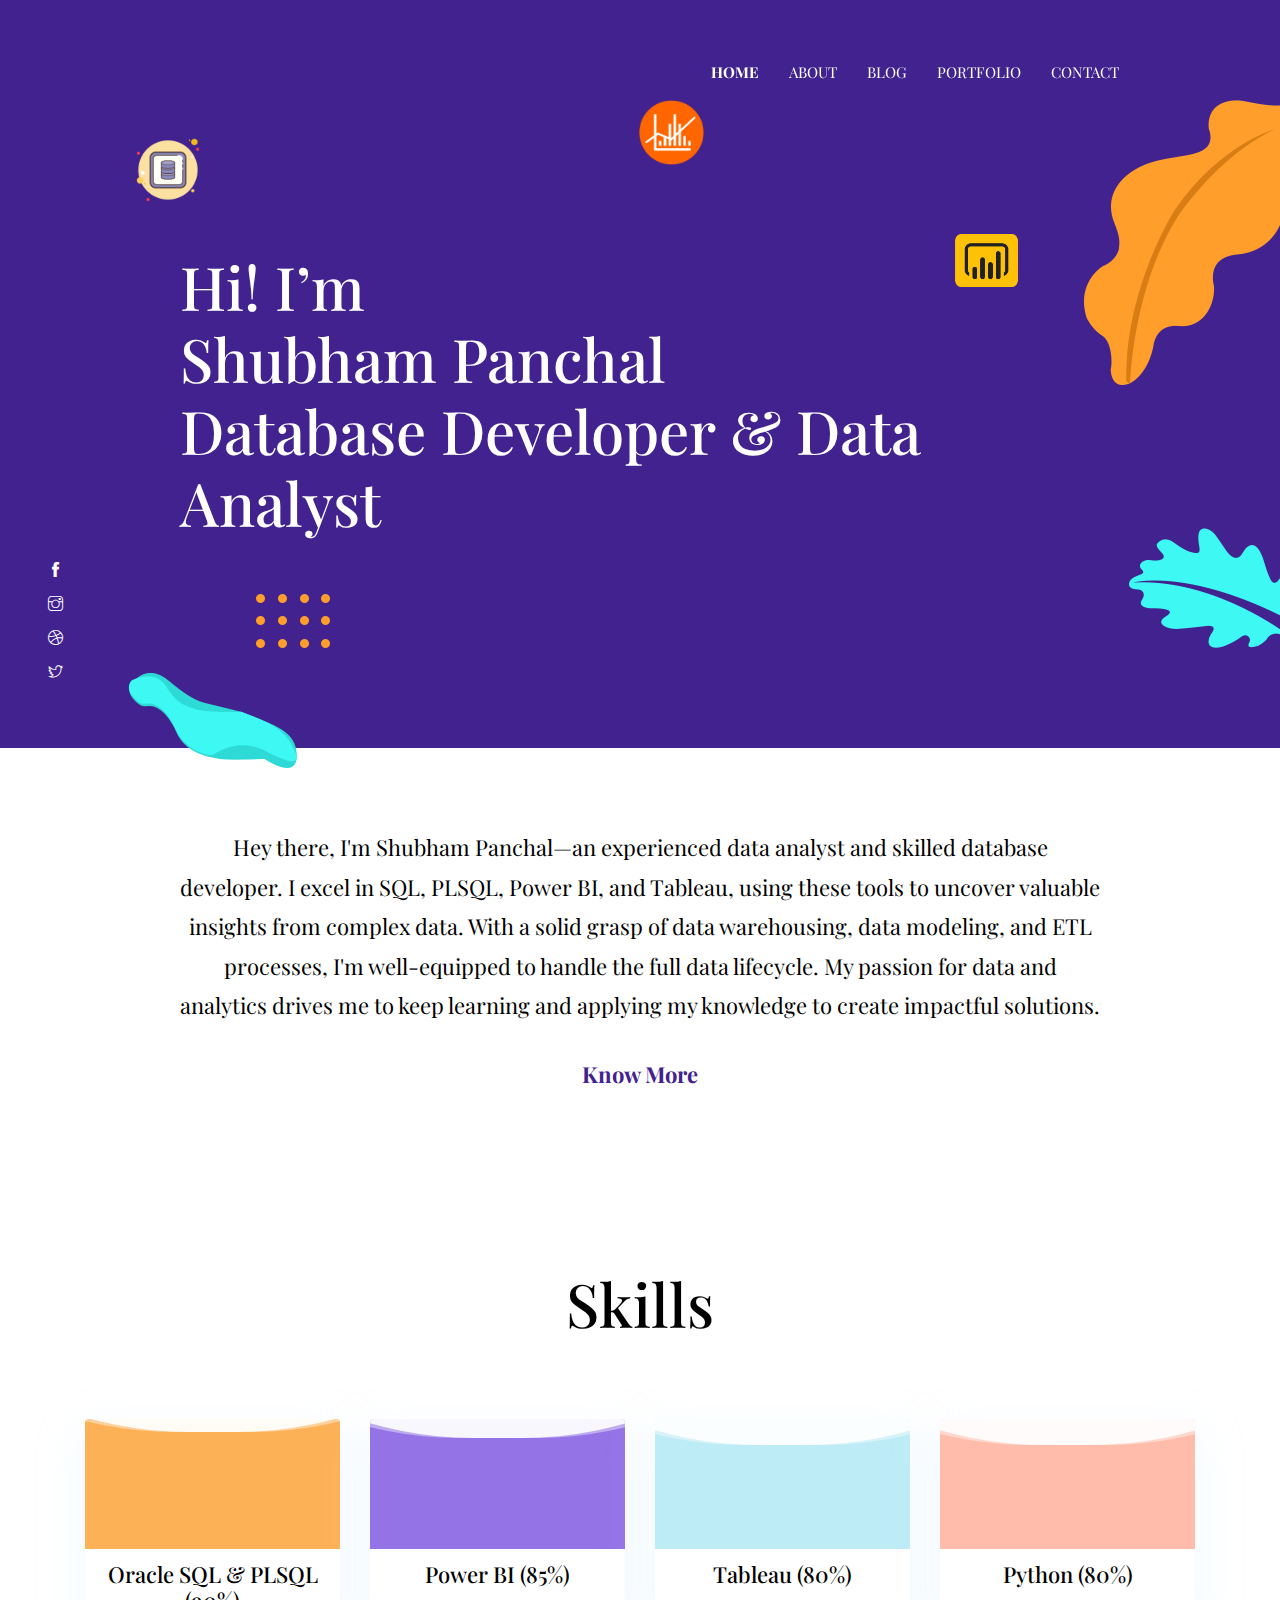
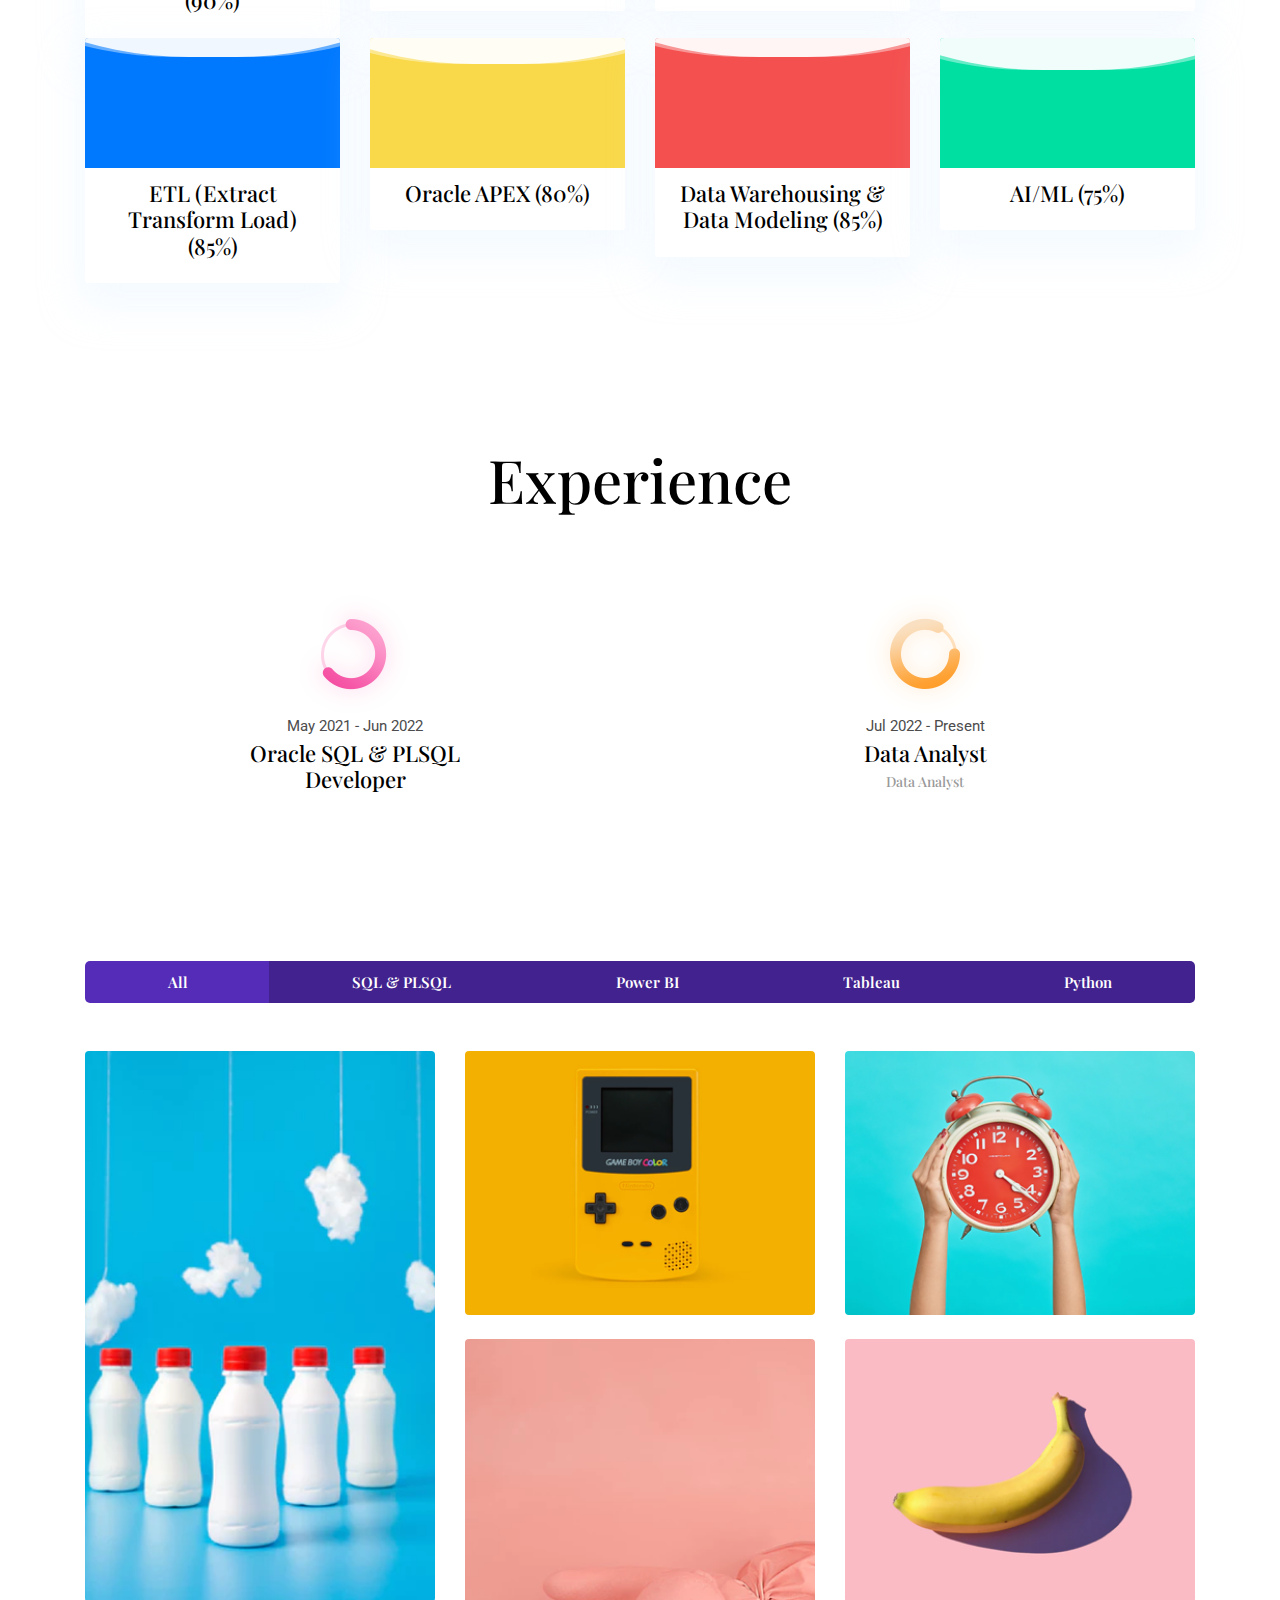
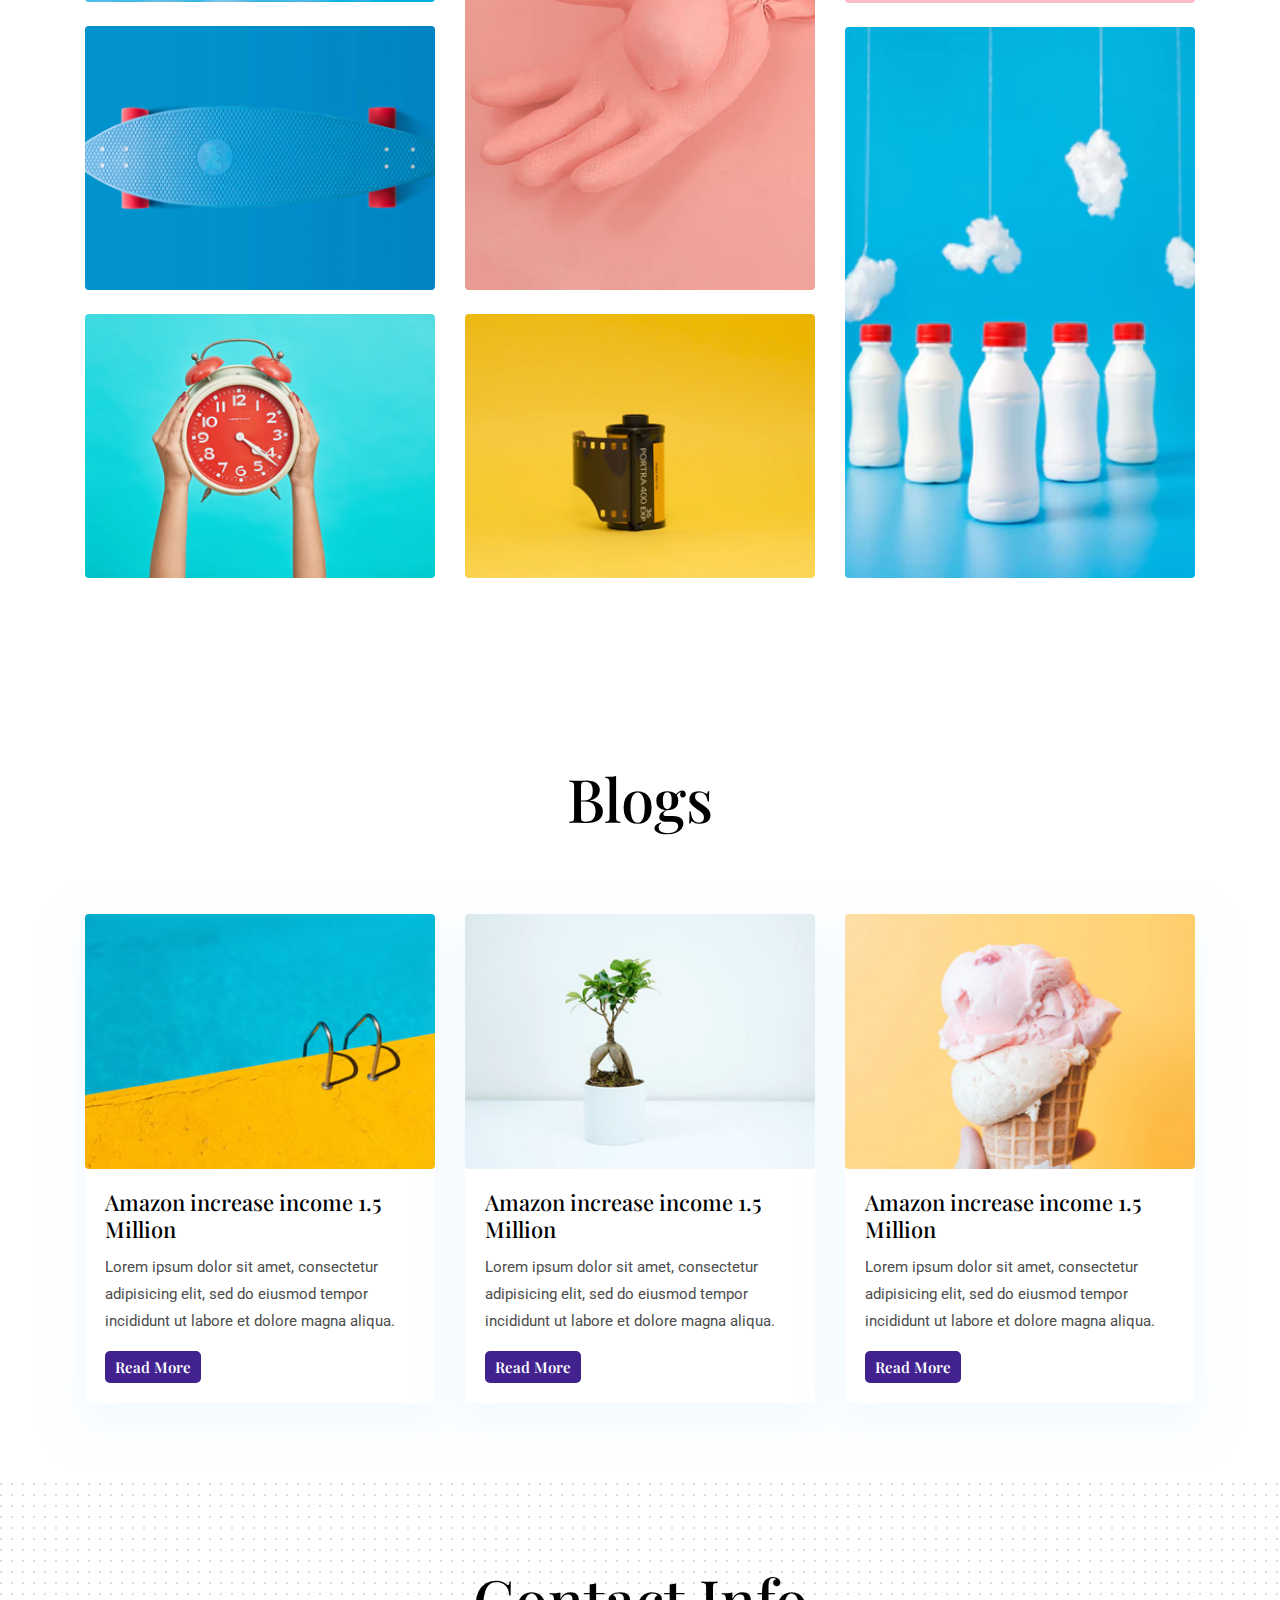
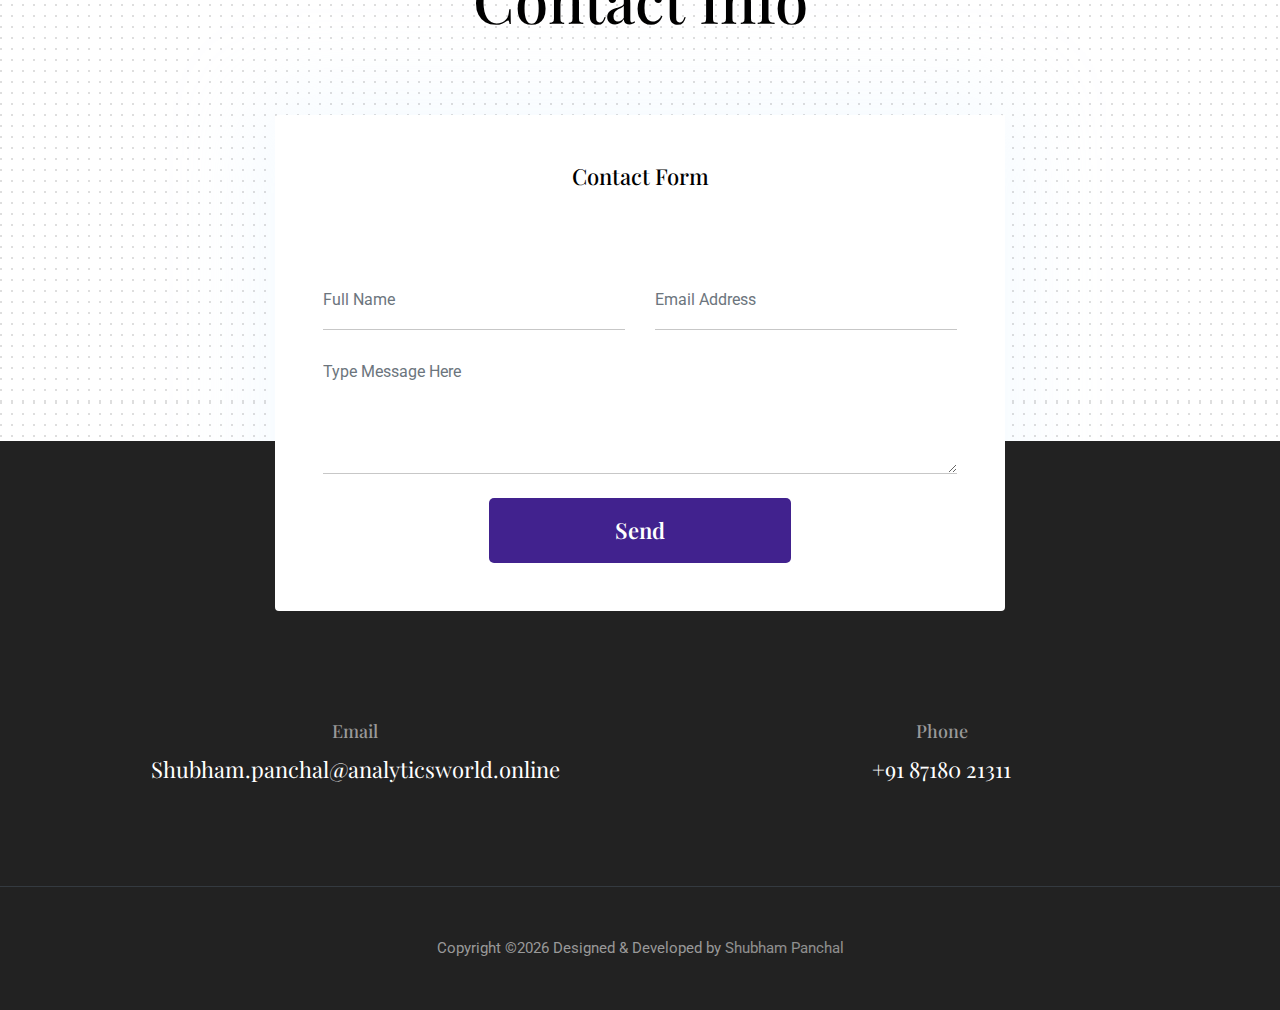
==== commit 6e1500f8: "Home Page and About Page Frontend Updated" ====
--- a/index.html
+++ b/index.html
@@ -13,7 +13,7 @@
   <!-- Basic Page Needs
   ================================================== -->
   <meta charset="utf-8">
-  <title>Kross - Creative Portfolio Template</title>
+  <title>Shubham Panchal-Portfolio</title>
 
   <!-- Mobile Specific Metas
   ================================================== -->
@@ -27,7 +27,7 @@
   <meta name="theme-name" content="kross" />
   
   <!-- Favicon -->
-  <link rel="shortcut icon" type="image/x-icon" href="images/favicon.png" />
+  <link rel="shortcut icon" type="image/x-icon" href="images\Favicon2.png" />
   
   <!-- ** Plugins Needed for the Project ** -->
   <!-- Bootstrap -->
@@ -79,21 +79,21 @@
   <div class="container">
     <div class="row">
       <div class="col-lg-10 mx-auto">
-        <h1 class="text-white font-tertiary">Hi! I’m <br> Shubham Panchal <br>Database Developer & Data Analyst</h1 >
-      </div>
-    </div>
-  </div>
-  <div class="layer-bg w-100">
-    <img class="img-fluid w-100" src="images/illustrations/leaf-bg.png" alt="bg-shape">
-  </div>
+        <h2 class="text-white font-tertiary">Hi! I’m <br> Shubham Panchal <br>Database Developer & Data Analyst</h2>
+      </div>
+    </div>
+  </div>
+  <!-- <div class="layer-bg w-100">
+    <img class="img-fluid w-100" src="images/illustrations/leaf-bg-top" alt="bg-shape">
+  </div> -->
   <div class="layer" id="l2">
     <img src="images/illustrations/dots-cyan.png" alt="bg-shape">
   </div>
   <div class="layer" id="l3">
-    <img src="images/illustrations/leaf-orange.png" alt="bg-shape">
+    <img style="width: 80px; height: 80px;" src="images/illustrations/icons8-database-100.png" alt="bg-shape">
   </div>
   <div class="layer" id="l4">
-    <img src="images/illustrations/dots-orange.png" alt="bg-shape">
+    <img style="width: 65px; height: 65px;" src="images/illustrations/data-analytic-icon-6.png" alt="bg-shape">
   </div>
   <div class="layer" id="l5">
     <img src="images/illustrations/leaf-yellow.png" alt="bg-shape">
@@ -105,7 +105,7 @@
     <img src="images/illustrations/dots-group-orange.png" alt="bg-shape">
   </div>
   <div class="layer" id="l8">
-    <img src="images/illustrations/leaf-pink-round.png" alt="bg-shape">
+    <img style="width: 75px; height: 75px;" src="images/illustrations/icons8-power-bi-144.png" alt="bg-shape">
   </div>
   <div class="layer" id="l9">
     <img src="images/illustrations/leaf-cyan-2.png" alt="bg-shape">
@@ -126,10 +126,10 @@
   <div class="container">
     <div class="row">
       <div class="col-lg-10 mx-auto text-center">
-        <p class="font-secondary paragraph-lg text-dark">Lorem ipsum dolor sit amet, consectetur adipisicing elit, sed
-          do eiusmod tempor incididunt ut labore et dolore magna aliqua. Ut enim ad minim veniam, quis nostrud
-          exercitation ullamco laboris nisi ut aliquip ex ea commodo consequat. Duis aute irure dolor in reprehenderit
-          in voluptate velit esse cillum dolore eu fugiat nulla pariatur.</p>
+        <p class="font-secondary paragraph-lg text-dark">Hey there, I'm Shubham Panchal—an experienced data analyst and skilled database developer. 
+          I excel in SQL, PLSQL, Power BI, and Tableau, using these tools to uncover valuable insights from complex data. 
+          With a solid grasp of data warehousing, data modeling, and ETL processes, I'm well-equipped to handle the full data lifecycle. 
+          My passion for data and analytics drives me to keep learning and applying my knowledge to create impactful solutions.</p>
         <a href="about.html" class="btn btn-transparent">know more</a>
       </div>
     </div>
@@ -240,7 +240,7 @@
         <img src="images/experience/icon-1.png" alt="icon">
         <p class="mb-0">May 2021 - Jun 2022</p>
         <h4>Oracle SQL & PLSQL Developer</h4>
-        <h6 class="text-light">WEBEX</h6>
+        <!-- <h6 class="text-light">WEBEX</h6> -->
       </div>
       <div class="col-lg-3 col-md-4 text-center">
         <img src="images/experience/icon-2.png" alt="icon">
@@ -458,22 +458,22 @@
 
 <!-- footer -->
 <footer class="bg-dark footer-section">
-  <div class="section">
-    <div class="container">
+  <div class="section ">
+    <div class="container text-center">
       <div class="row">
-        <div class="col-md-4">
+        <div class="col-md-6">
           <h5 class="text-light">Email</h5>
-          <p class="text-white paragraph-lg font-secondary">tech.shubham574@gmail.com</p>
-        </div>
-        <div class="col-md-4">
+          <p class="text-white paragraph-lg font-secondary">Shubham.panchal@analyticsworld.online</p>
+        </div>
+        <div class="col-md-6 pl-5">
           <h5 class="text-light">Phone</h5>
-          <p class="text-white paragraph-lg font-secondary">+91 871 802 1311</p>
-        </div>
-        <div class="col-md-4">
+          <p class="text-white paragraph-lg font-secondary">+91 87180 21311</p>
+        </div>
+        <!-- <div class="col-md-4">
           <h5 class="text-light">LinkedIn</h5>
-          <!-- <a class="text-white paragraph-lg font-secondary">link</a> -->
+          <a class="text-white paragraph-lg font-secondary">link</a>
           <a href="" class="text-white paragraph-lg font-secondary">Linkedin</a>
-        </div>
+        </div> -->
       </div>
     </div>
   </div>
--- a/css/style.css
+++ b/css/style.css
@@ -425,7 +425,7 @@
 }
 
 .hero-area {
-  padding: 300px 0 200px;
+  padding: 250px 0 50px;
   position: relative;
 }
 @media (max-width: 767px) {
@@ -455,13 +455,13 @@
 }
 
 #l3 {
-  top: 200px;
-  left: 40%;
+  top: 130px;
+  left: 10%;
 }
 
 #l4 {
-  top: 200px;
-  right: 40%;
+  top: 100px;
+  right: 45%;
 }
 
 #l5 {
@@ -480,8 +480,8 @@
 }
 
 #l8 {
-  bottom: 160px;
-  right: 45%;
+  bottom: 450px;
+  right: 20%;
 }
 
 #l9 {
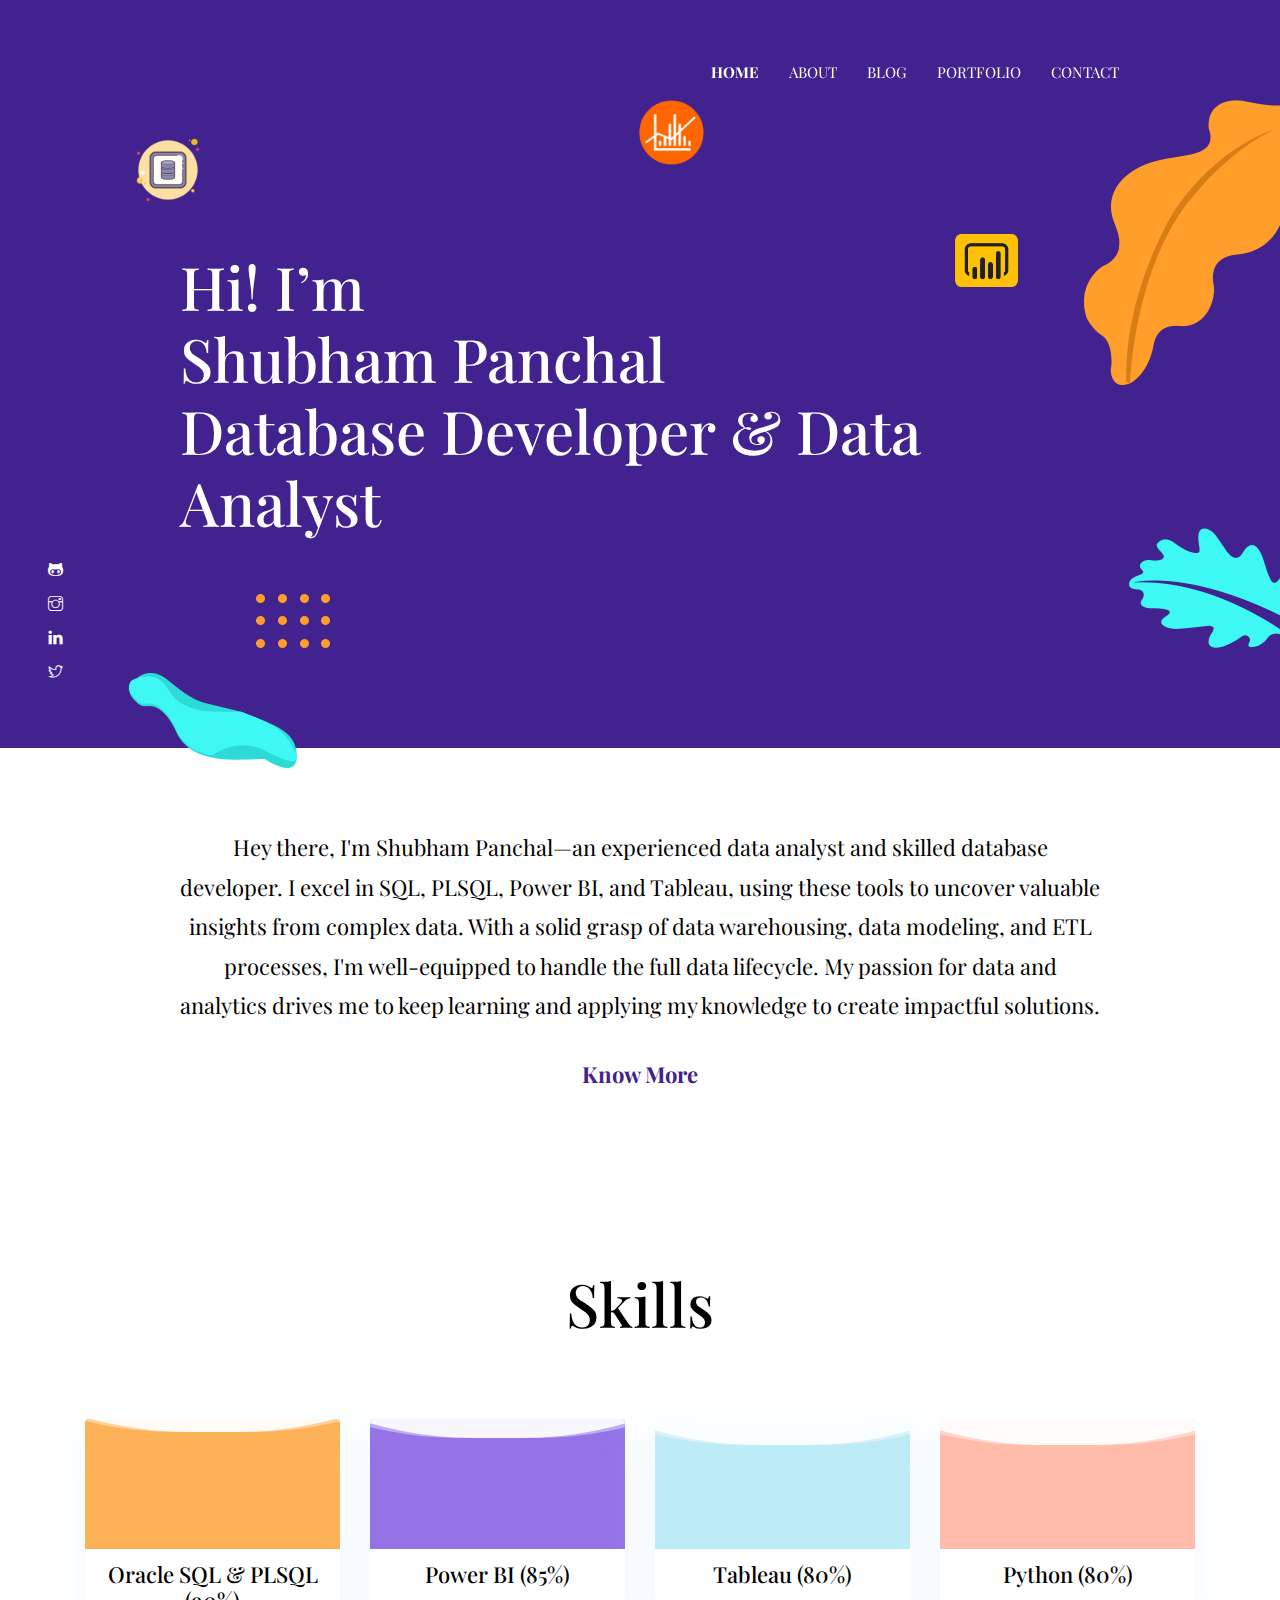
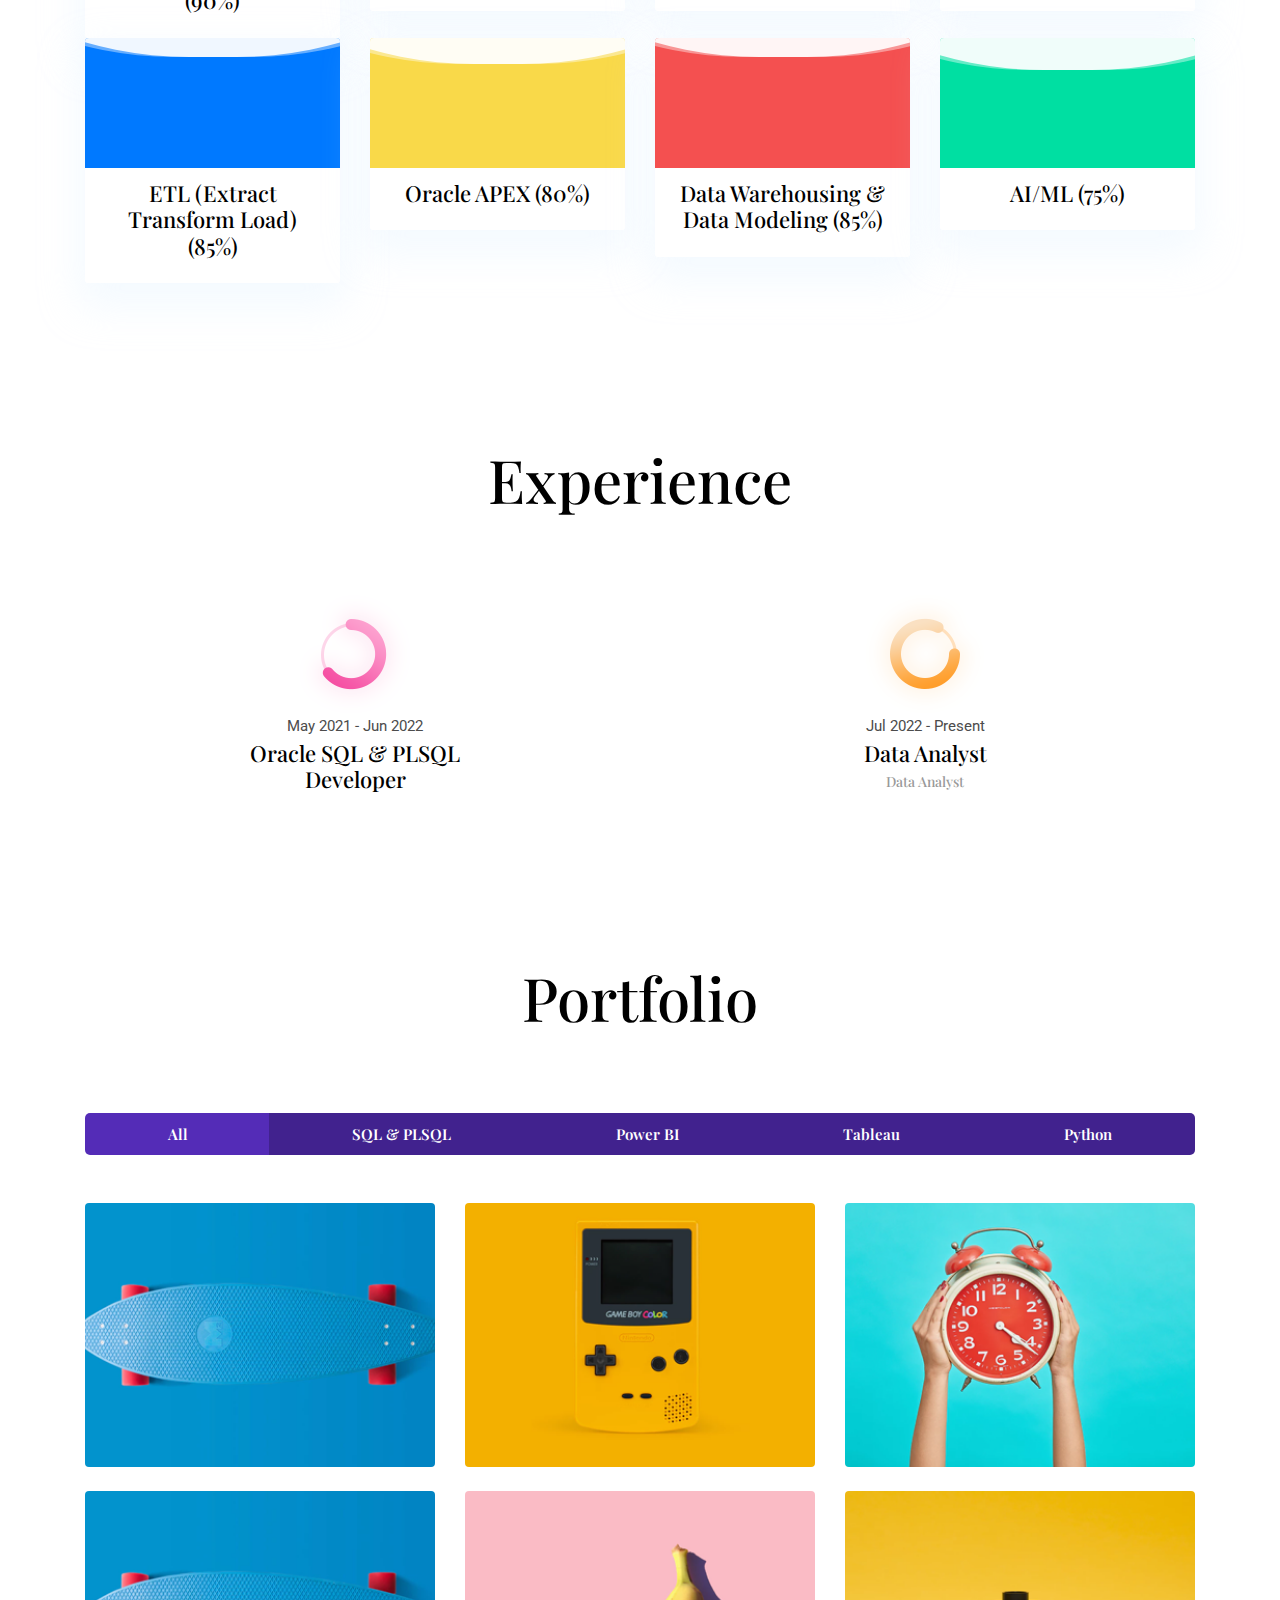
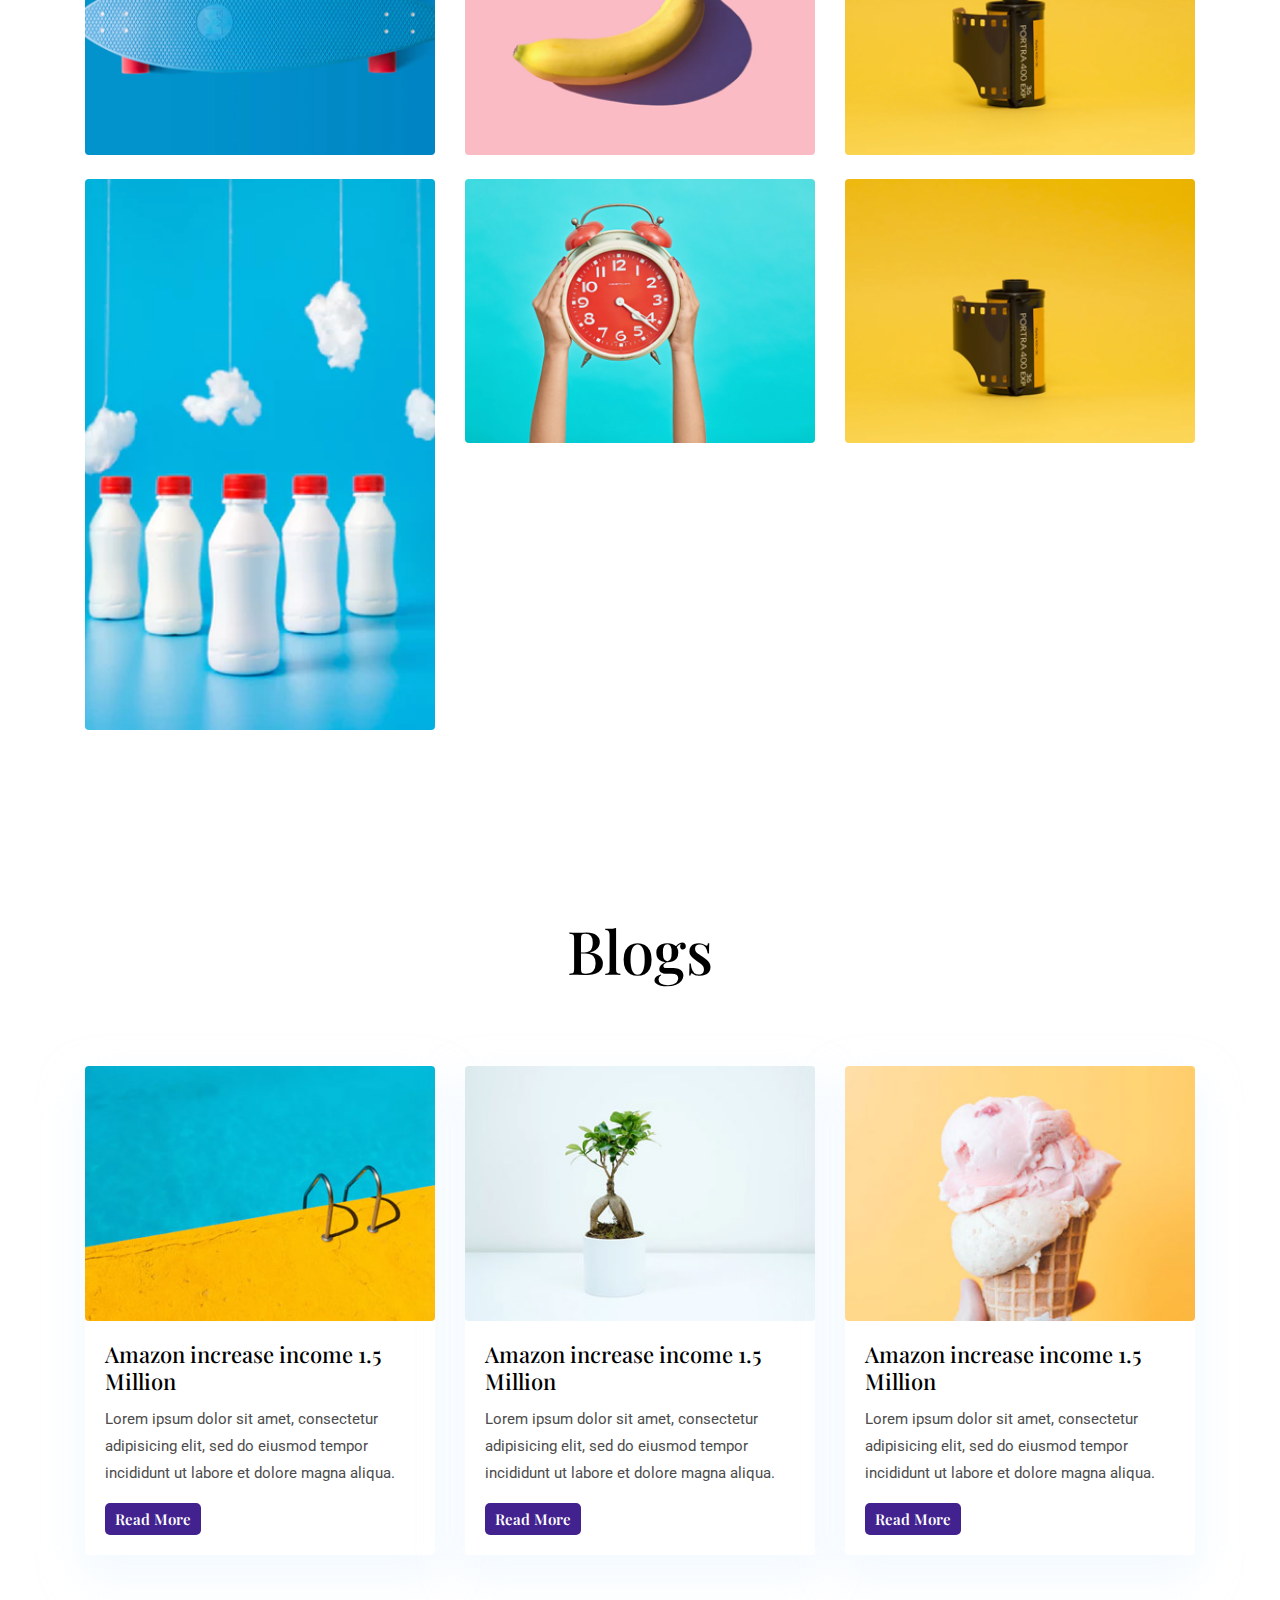
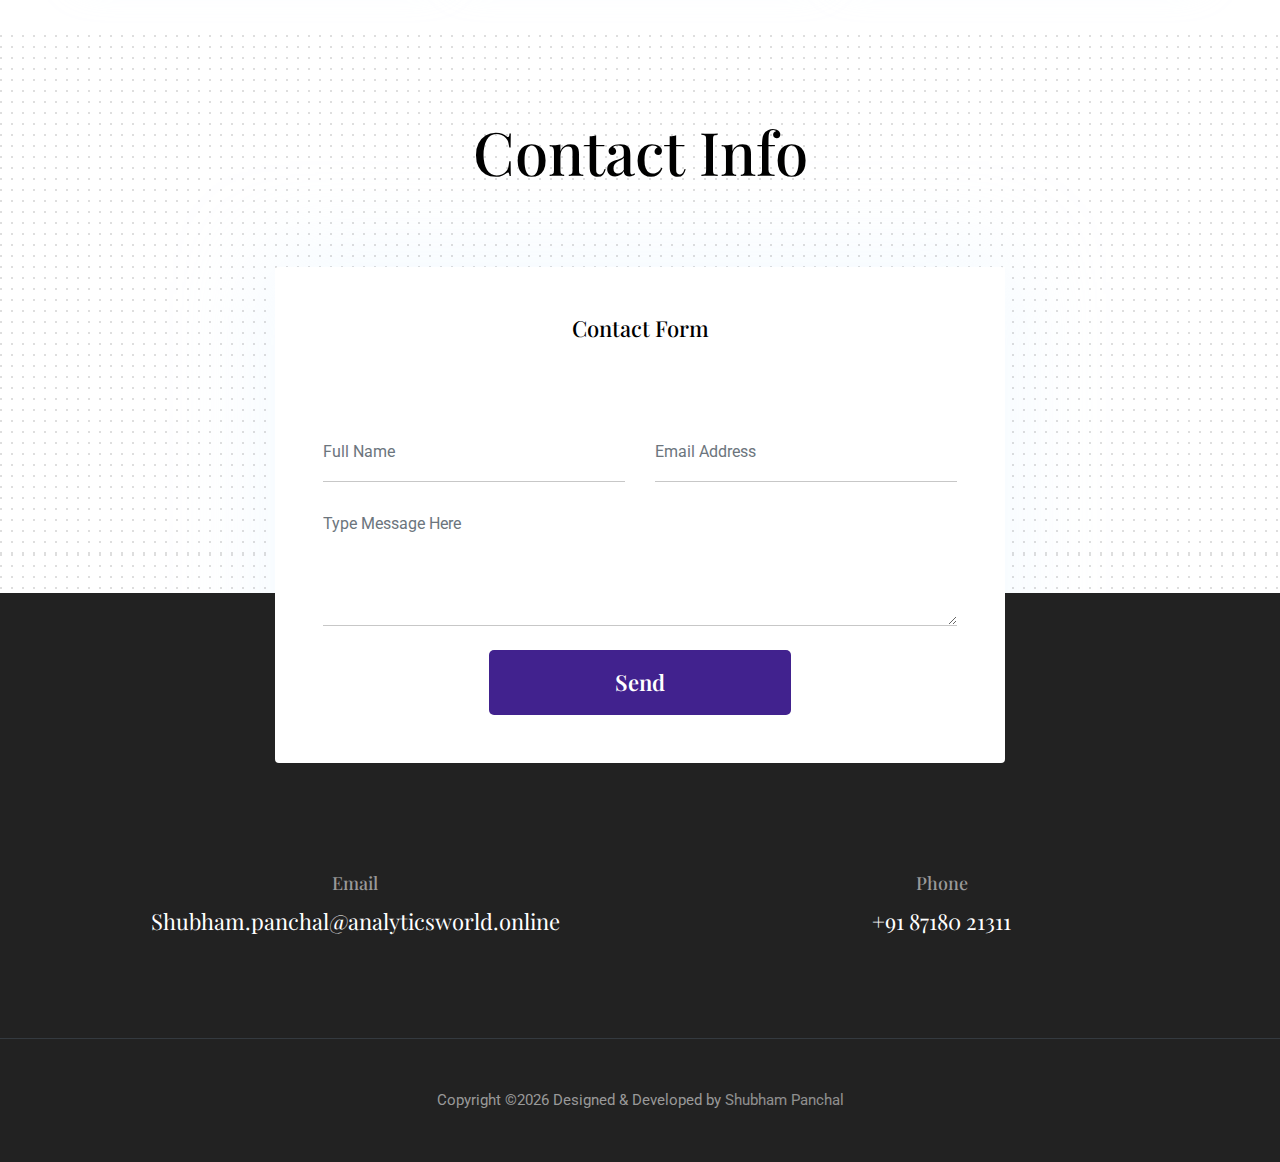
==== commit bff669db: "Added email send functionality to about and home page" ====
--- a/index.html
+++ b/index.html
@@ -112,10 +112,10 @@
   </div>
   <!-- social icon -->
   <ul class="list-unstyled ml-5 mt-3 position-relative zindex-1">
-    <li class="mb-3"><a class="text-white" href="https://themefisher.com/"><i class="ti-facebook"></i></a></li>
+    <li class="mb-3"><a class="text-white" href="https://github.com/shubhDeveloper"><i class="ti-github"></i></a></li>
     <li class="mb-3"><a class="text-white" href="https://themefisher.com/"><i class="ti-instagram"></i></a></li>
-    <li class="mb-3"><a class="text-white" href="https://themefisher.com/"><i class="ti-dribbble"></i></a></li>
-    <li class="mb-3"><a class="text-white" href="https://themefisher.com/"><i class="ti-twitter"></i></a></li>
+    <li class="mb-3"><a class="text-white" href="https://linkedin.com/in/shubham-panchal-157a171b3"><i class="ti-linkedin"></i></a></li>
+    <li class="mb-3"><a class="text-white" href="https://twitter.com/ShubhamP574"><i class="ti-twitter"></i></a></li>
   </ul>
   <!-- /social icon -->
 </section>
@@ -258,6 +258,9 @@
 <section class="section">
   <div class="container">
     <div class="row mb-5">
+      <div class="col-12 text-center">
+        <h2 class="section-title">Portfolio</h2>
+      </div>
       <div class="col-12">
         <div class="btn-group btn-group-toggle justify-content-center d-flex" data-toggle="buttons">
           <label class="btn btn-sm btn-primary active">
@@ -281,7 +284,7 @@
     <div class="row shuffle-wrapper">
       <div class="col-lg-4 col-6 mb-4 shuffle-item" data-groups="[&quot;design&quot;,&quot;illustration&quot;]">
         <div class="position-relative rounded hover-wrapper">
-          <img src="images/portfolio/item-1.png" alt="portfolio-image" class="img-fluid rounded w-100 d-block">
+          <img src="images/portfolio/item-5.png" alt="portfolio-image" class="img-fluid rounded w-100 d-block">
           <div class="hover-overlay">
             <div class="hover-content">
               <a class="btn btn-light btn-sm" href="#!">view project</a>
@@ -311,7 +314,7 @@
       </div>
       <div class="col-lg-4 col-6 mb-4 shuffle-item" data-groups="[&quot;design&quot;,&quot;branding&quot;]">
         <div class="position-relative rounded hover-wrapper">
-          <img src="images/portfolio/item-6.png" alt="portfolio-image" class="img-fluid rounded w-100 d-block">
+          <img src="images/portfolio/item-5.png" alt="portfolio-image" class="img-fluid rounded w-100 d-block">
           <div class="hover-overlay">
             <div class="hover-content">
               <a class="btn btn-light btn-sm" href="portfolio-details.html">view project</a>
@@ -331,7 +334,7 @@
       </div>
       <div class="col-lg-4 col-6 mb-4 shuffle-item" data-groups="[&quot;design&quot;]">
         <div class="position-relative rounded hover-wrapper">
-          <img src="images/portfolio/item-5.png" alt="portfolio-image" class="img-fluid rounded w-100 d-block">
+          <img src="images/portfolio/item-7.png" alt="portfolio-image" class="img-fluid rounded w-100 d-block">
           <div class="hover-overlay">
             <div class="hover-content">
               <a class="btn btn-light btn-sm" href="portfolio-details.html">view project</a>
@@ -425,7 +428,7 @@
 <!-- /blog -->
 
 <!-- contact -->
-<section class="section section-on-footer" data-background="images/backgrounds/bg-dots.png">
+<!-- <section class="section section-on-footer" data-background="images/backgrounds/bg-dots.png">
   <div class="container">
     <div class="row">
       <div class="col-12 text-center">
@@ -453,7 +456,38 @@
       </div>
     </div>
   </div>
-</section>
+</section> -->
+
+<section class="section section-on-footer" data-background="images/backgrounds/bg-dots.png">
+  <div class="container">
+    <div class="row">
+      <div class="col-12 text-center">
+        <h2 class="section-title">Contact Info</h2>
+      </div>
+      <div class="col-lg-8 mx-auto">
+        <div class="bg-white rounded text-center p-5 shadow-down">
+          <h4 class="mb-80">Contact Form</h4>
+          <form id="contactForm" class="row">
+            <div class="col-md-6">
+              <input type="text" id="name" name="name" placeholder="Full Name" class="form-control px-0 mb-4" required>
+            </div>
+            <div class="col-md-6">
+              <input type="email" id="email" name="email" placeholder="Email Address" class="form-control px-0 mb-4" required>
+            </div>
+            <div class="col-12">
+              <textarea name="message" id="message" class="form-control px-0 mb-4"
+                placeholder="Type Message Here" required></textarea>
+            </div>
+            <div class="col-lg-6 col-10 mx-auto">
+              <input type="button" id="sendButton" class="btn btn-primary w-100" value="send" onclick="sendEmail()">
+            </div>
+          </form>
+        </div>
+      </div>
+    </div>
+  </div>
+</section>
+
 <!-- /contact -->
 
 <!-- footer -->
@@ -498,5 +532,58 @@
 <!-- Main Script -->
 <script src="js/script.js"></script>
 
+<!-- Your other head content here -->
+<script src="https://cdn.emailjs.com/dist/email.min.js"></script>
+<script>
+  emailjs.init("iRoWkrDy3iPE1-BL6"); // Replace with your EmailJS user ID
+
+  // Function to send email
+  let originalButtonText; // Store the original button text
+
+function sendEmail() {
+  const btn = document.getElementById('sendButton');
+  const form = document.getElementById('contactForm');
+  const name = document.getElementById('name').value;
+  const email = document.getElementById('email').value;
+  const message = document.getElementById('message').value;
+
+  if (!originalButtonText) {
+    originalButtonText = btn.value; // Store the original button text if not stored already
+  }
+
+  if (!name || !email || !message) {
+    alert('Please fill in all fields before sending.');
+    return;
+  }
+
+  if (!validateEmailFormat(email)) {
+    alert('Please enter a valid email address.');
+    return;
+  }
+
+  btn.value = 'Sending...';
+
+  const serviceID = 'default_service';
+  const templateID = 'template_ix7jkwf';
+
+  emailjs.sendForm(serviceID, templateID, form)
+    .then(() => {
+      btn.value = originalButtonText; // Restore the original button text
+      alert('Message sent successfully!');
+      form.reset(); // Reset the form fields
+    })
+    .catch((err) => {
+      btn.value = originalButtonText; // Restore the original button text
+      alert('Email sending failed: ' + JSON.stringify(err));
+    });
+}
+
+function validateEmailFormat(email) {
+  const emailPattern = /^[^\s@]+@[^\s@]+\.[^\s@]+$/;
+  return emailPattern.test(email);
+}
+
+
+</script>
 </body>
 </html>
